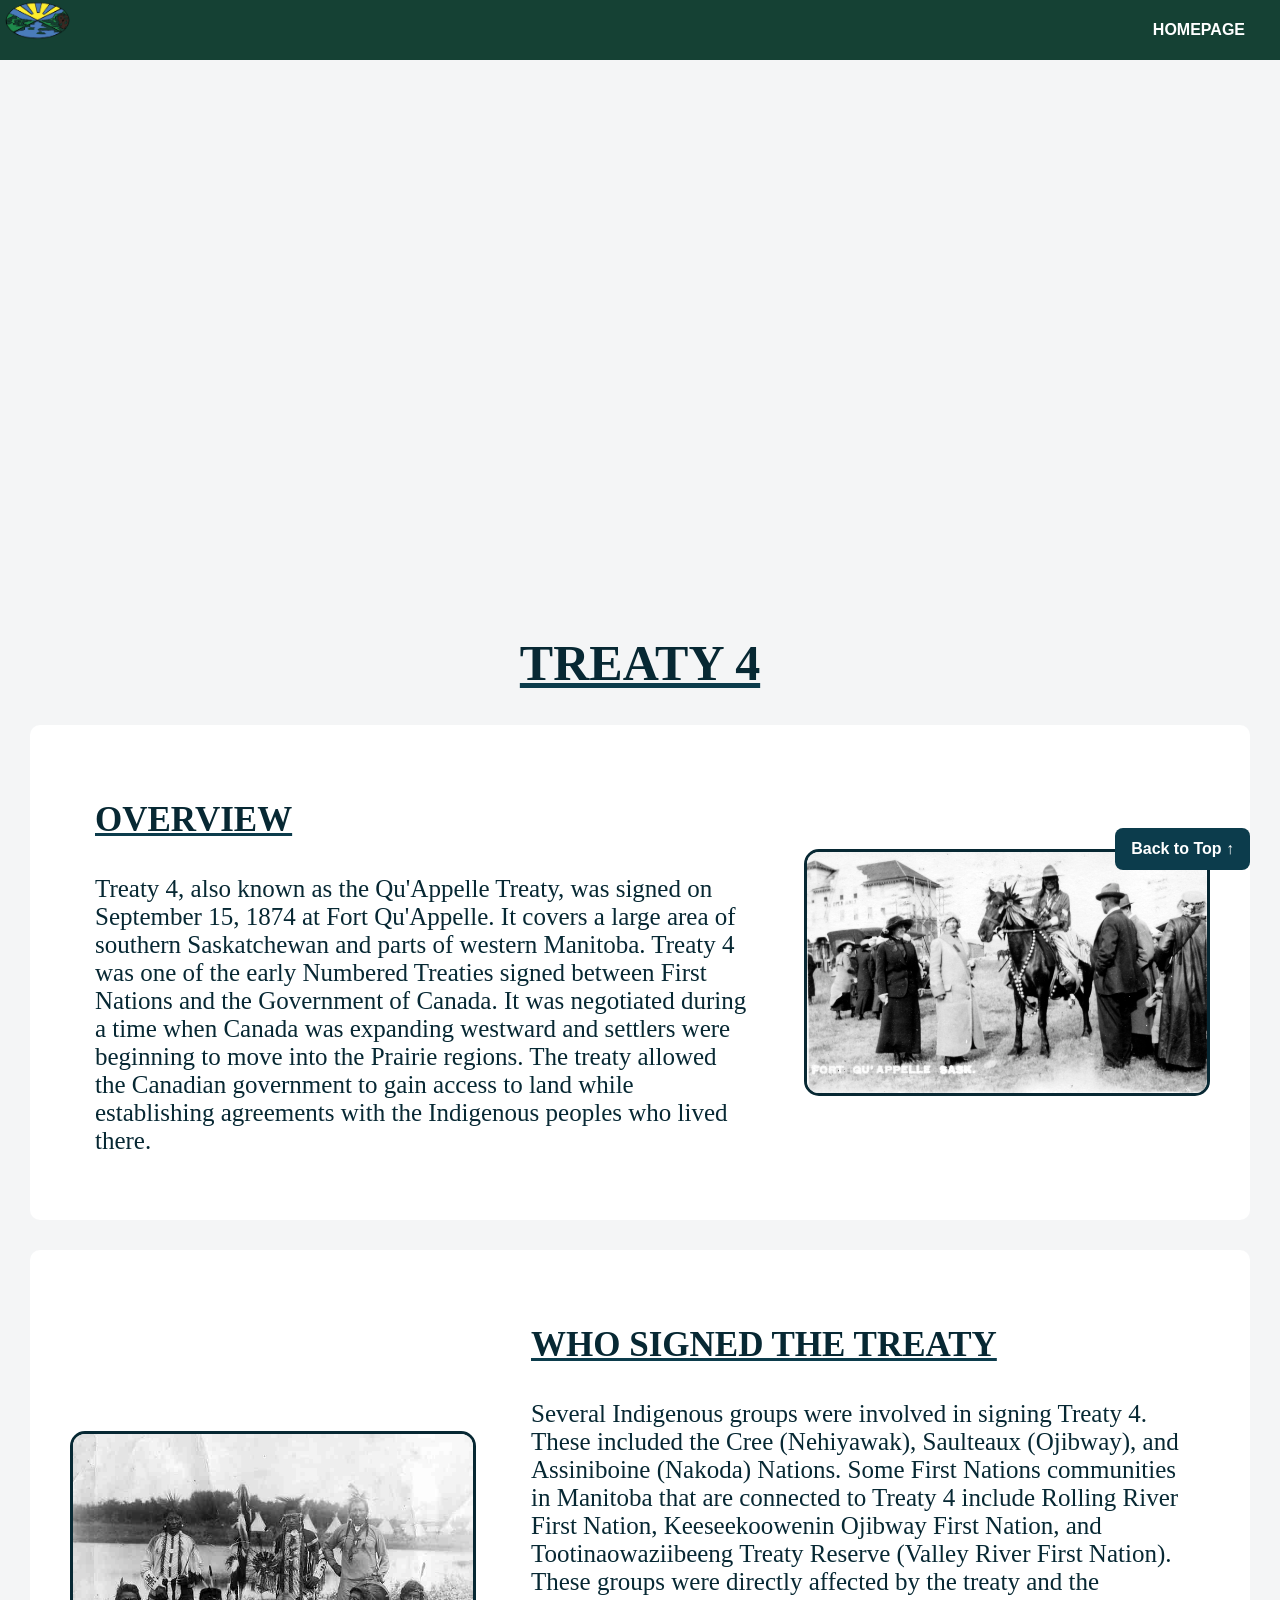
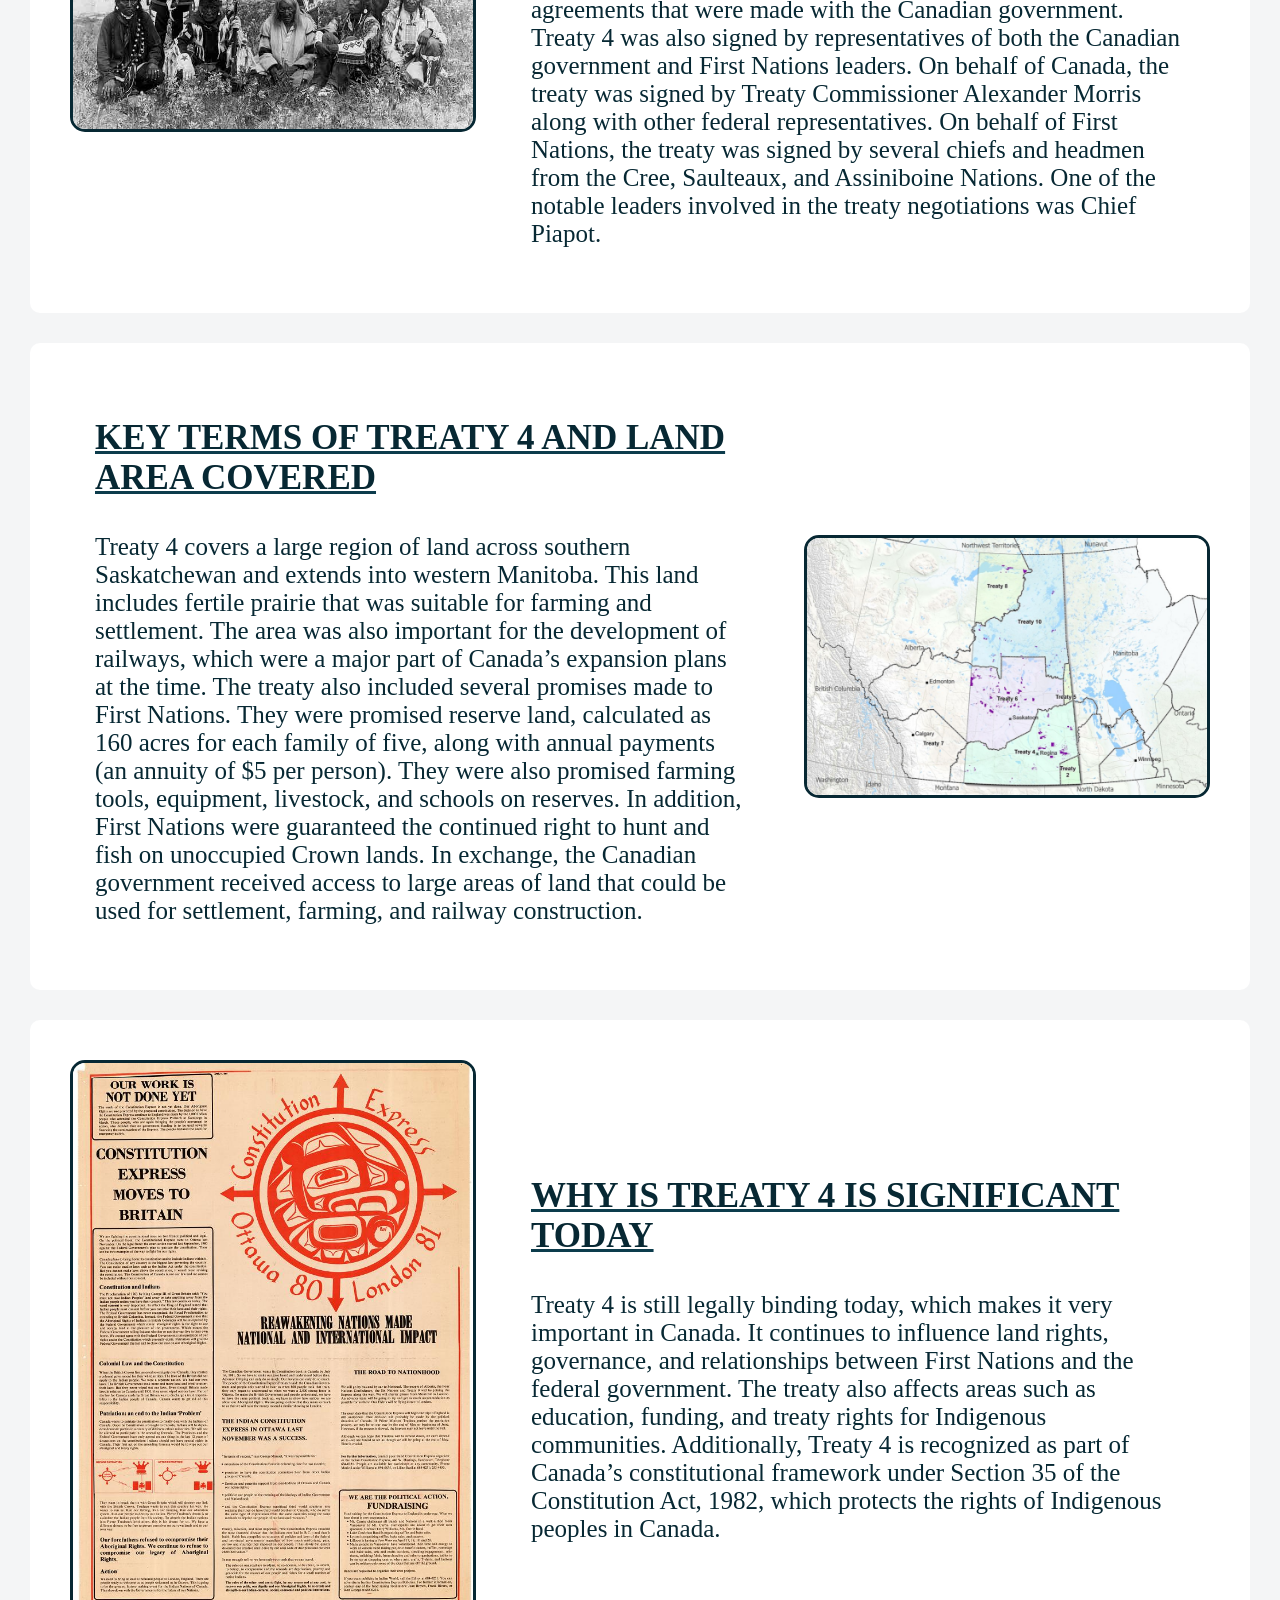
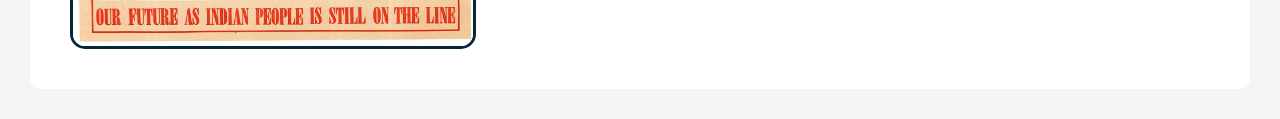
==== index.html @ 5b5a9de8 "Final homepage" ====
<!doctype html>
<html lang="en">
  <head>
    <meta charset="UTF-8" />
    <meta name="viewport" content="width=device-width, initial-scale=1.0" />
    <title>TREATY 4 | HOMEPAGE</title>
    <link href="stylesheets/style.css" rel="stylesheet" type="text/css" />
  </head>
  <body>
    <header id="top">
      <img src="images/image-removebg-preview.png" alt="Logo" class="logo" />
      <nav>
        <ul style="list-style: none">
          <li><a href="index.html">HOMEPAGE</a></li>
        </ul>
      </nav>
    </header>
    <section class="banner video-banner">
      <video autoplay muted loop playsinline>
        <source src="images/videoplayback.mp4" type="video/mp4" />
        Your browser does not support the video tag.
      </video>
    </section>
    <h1>TREATY 4</h1>
    <section class="content-box">
      <div class="content-text">
        <h3>OVERVIEW</h3>
        <p>
          Treaty 4, also known as the Qu'Appelle Treaty, was signed on September
          15, 1874 at Fort Qu'Appelle. It covers a large area of southern
          Saskatchewan and parts of western Manitoba. Treaty 4 was one of the
          early Numbered Treaties signed between First Nations and the
          Government of Canada. It was negotiated during a time when Canada was
          expanding westward and settlers were beginning to move into the
          Prairie regions. The treaty allowed the Canadian government to gain
          access to land while establishing agreements with the Indigenous
          peoples who lived there.
        </p>
      </div>
      <img
        class="content-image"
        src="images/fort qu'appele SK.jpg"
        alt="Black-and-white photo of an Indigenous rider on a decorated horse at Fort Qu’Appelle, Saskatchewan, with several people standing nearby and buildings in the background." />
    </section>
    <section class="content-box">
      <img
        class="content-image"
        id="wide-image"
        src="images/chief starblanket.jpg"
        alt="Black-and-white photo of a group of Indigenous leaders wearing traditional clothing and headdresses, sitting and standing together near a river with tipis in the background." />
      <div class="content-text">
        <h3>WHO SIGNED THE TREATY</h3>
        <p>
          Several Indigenous groups were involved in signing Treaty 4. These
          included the Cree (Nehiyawak), Saulteaux (Ojibway), and Assiniboine
          (Nakoda) Nations. Some First Nations communities in Manitoba that are
          connected to Treaty 4 include Rolling River First Nation,
          Keeseekoowenin Ojibway First Nation, and Tootinaowaziibeeng Treaty
          Reserve (Valley River First Nation). These groups were directly
          affected by the treaty and the agreements that were made with the
          Canadian government. Treaty 4 was also signed by representatives of
          both the Canadian government and First Nations leaders. On behalf of
          Canada, the treaty was signed by Treaty Commissioner Alexander Morris
          along with other federal representatives. On behalf of First Nations,
          the treaty was signed by several chiefs and headmen from the Cree,
          Saulteaux, and Assiniboine Nations. One of the notable leaders
          involved in the treaty negotiations was Chief Piapot.
        </p>
      </div>
    </section>
    <section class="content-box">
      <div class="content-text">
        <h3>KEY TERMS OF TREATY 4 AND LAND AREA COVERED</h3>
        <p>
          Treaty 4 covers a large region of land across southern Saskatchewan and extends into western Manitoba. 
          This land includes fertile prairie that was suitable for farming and settlement. 
          The area was also important for the development of railways, which were a major part of Canada’s expansion plans at the time.
          The treaty also included several promises made to First Nations.
           They were promised reserve land, calculated as 160 acres for each family of five, along with annual payments (an annuity of $5 per person). 
           They were also promised farming tools, equipment, livestock, and schools on reserves. 
           In addition, First Nations were guaranteed the continued right to hunt and fish on unoccupied Crown lands. 
           In exchange, the Canadian government received access to large areas of land that could be used for settlement, farming, and railway construction.
        </p>
      </div>
      <img
        class="content-image"
        src="images/treaty 4 map.png"
        alt="Map of western Canada showing the numbered treaty areas, including Treaty 4 across southern Saskatchewan and parts of Manitoba, with nearby treaties and major cities labeled." />
    </section>
    <section class="content-box">
      <img
        class="content-image"
        id="wide-image"
        src="images/section 35.jpg"
        alt="Poster about the Constitution Express movement showing Indigenous artwork in a red circular design with arrows and text about Indigenous rights, political action, and the journey from Ottawa to London in 1980." />
      <div class="content-text">
        <h3>WHY IS TREATY 4 IS SIGNIFICANT TODAY</h3>
        <p>
      Treaty 4 is still legally binding today, which makes it very important in Canada. 
      It continues to influence land rights, governance, and relationships between First Nations and the federal government. 
      The treaty also affects areas such as education, funding, and treaty rights for Indigenous communities. 
      Additionally, Treaty 4 is recognized as part of Canada’s constitutional framework under Section 35 of the Constitution Act, 1982, 
      which protects the rights of Indigenous peoples in Canada.
        </p>
      </div>
    </section>
    <footer>
      <a href="#top" class="back-to-top">Back to Top ↑</a>
    </footer>
  </body>
</html>
---- stylesheets/style.css ----
body {
  background-color: #f4f5f6;
  color: #072833;
  margin: 0;
  font-family: Arial, sans-serif;
  text-align: right;
}
header {
  background-color: #154134;
  display: flex;
}

/* Navigation bar styling */
nav {
  display: flex;
  align-items: center;
  padding: 0 20px;
  height: 60px;
}

/* Logo styling */
.logo {
  height: 40px;
  margin-right: auto; /* Pushes menu items to the right */
}

/* Navigation links */
nav ul {
  list-style: none;
  display: flex;
  margin: 0;
  padding: 0;
}

nav ul li {
  margin-left: 20px;
}

nav ul li a {
  color: white;
  text-decoration: none;
  font-weight: bold;
}

nav ul li a:hover {
  text-decoration: underline;
}
.banner {
  position: relative;
  height: 60vh; /* Adjust height */
  display: flex;
  align-items: center;
  justify-content: center;
  color: white;
  text-align: center;
  overflow: hidden;
}
.video-banner video {
  position: absolute;
  top: 0;
  left: 0;
  width: 100%;
  height: 100%;
  object-fit: cover; /* Ensures video covers the area */
  z-index: -1;
}
/* Banner text styling */
.banner-content {
  z-index: 1;
  padding: 20px;
  background: rgba(0, 0, 0, 0.4); /* Semi-transparent overlay */
  border-radius: 8px;
}
/* Responsive adjustments */
@media (max-width: 768px) {
  .banner {
    height: 40vh;
  }
  .banner-content h1 {
    font-size: 1.5rem;
  }
  .banner-content p {
    font-size: 1rem;
  }
}
h1 {
  text-align: center;
  text-decoration: underline;
  text-decoration-color: #0c3c4c;
  font-size: 50px;
  font-family: "Times New Roman", Times, serif;
}
h3 {
  text-align: left;
  text-decoration: underline;
  text-decoration-color: #0c3c4c;
  font-size: 35px;
  font-family: "Times New Roman", Times, serif;
}
p {
  text-align: left;
  text-decoration-color: #0c3c4c;
  font-size: 25px;
  font-family: "Times New Roman", Times, serif;
}
.overview {
  width: 40%;
  margin: left;
  text-align: center;
}
.overview h3 {
  margin-bottom: 10px;
}
.overview-container {
  display: flex;
  align-items: flex-start;
  gap: 20px;
}
.overview-text {
  width: 50%;
}
.overview-container img {
  width: 300px;
  align-items: auto;
}
.content-box {
  display: flex;
  justify-content: center;
  gap: 20x;
  margin-bottom: 40px;
}
.content-text {
  margin: 0 25px;
}
.content-image {
  width: 400px;
  border: 3px solid #072833;
  border-radius: 15px;
}

.content-text {
  width: 60%;
}

#wider-image {
  width: 800px;
}
.content-image img{
    width:100%;
    border-radius:12px;
    border:4px solid #ccc;
    transition: transform 0.3s ease;
}

.content-image img:hover{
    transform: scale(1.05);
}
nav a{
    color:white;
    text-decoration:none;
    margin:0 15px;
    font-weight:bold;
    transition: color 0.3s ease, border-bottom 0.3s ease;
}

nav a:hover{
    color:#FFD700;
    border-bottom:2px solid #FFD700;
}
.content-box{
    display:flex;
    align-items:center;
    justify-content:space-between;
    padding:40px;
    gap:30px;
    background:white;
    margin:30px;
    border-radius:10px;
    transition: transform 0.3s ease, box-shadow 0.3s ease;
}

.content-box:hover{
    transform: translateY(-5px);
    box-shadow:0 10px 20px rgba(0,0,0,0.2);
}
html{
    scroll-behavior:smooth;
}
.back-to-top{
    position:fixed;
    bottom:30px;
    right:30px;
    background:#0c3c4c;
    color:white;
    padding:12px 16px;
    text-decoration:none;
    border-radius:8px;
    font-weight:bold;
    transition: background 0.3s;
}

.back-to-top:hover{
    background:#0c3c4c;
}
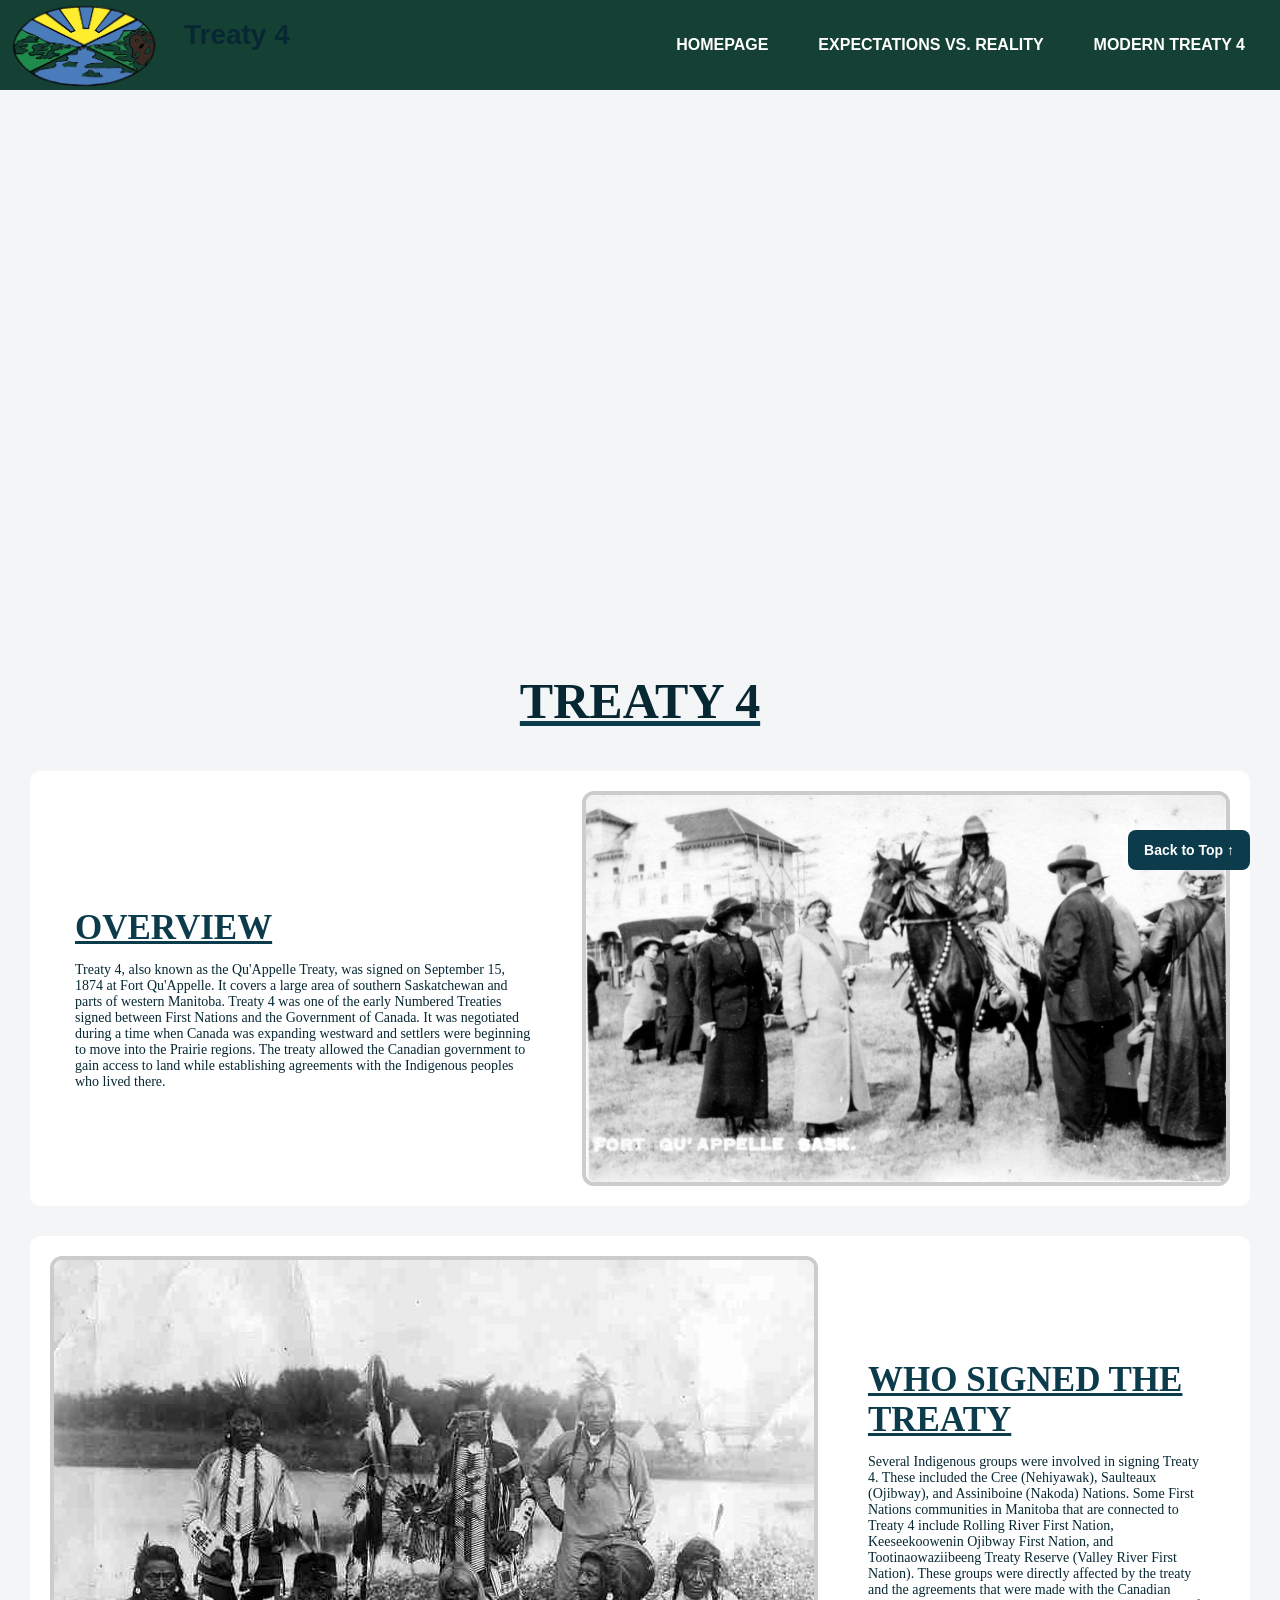
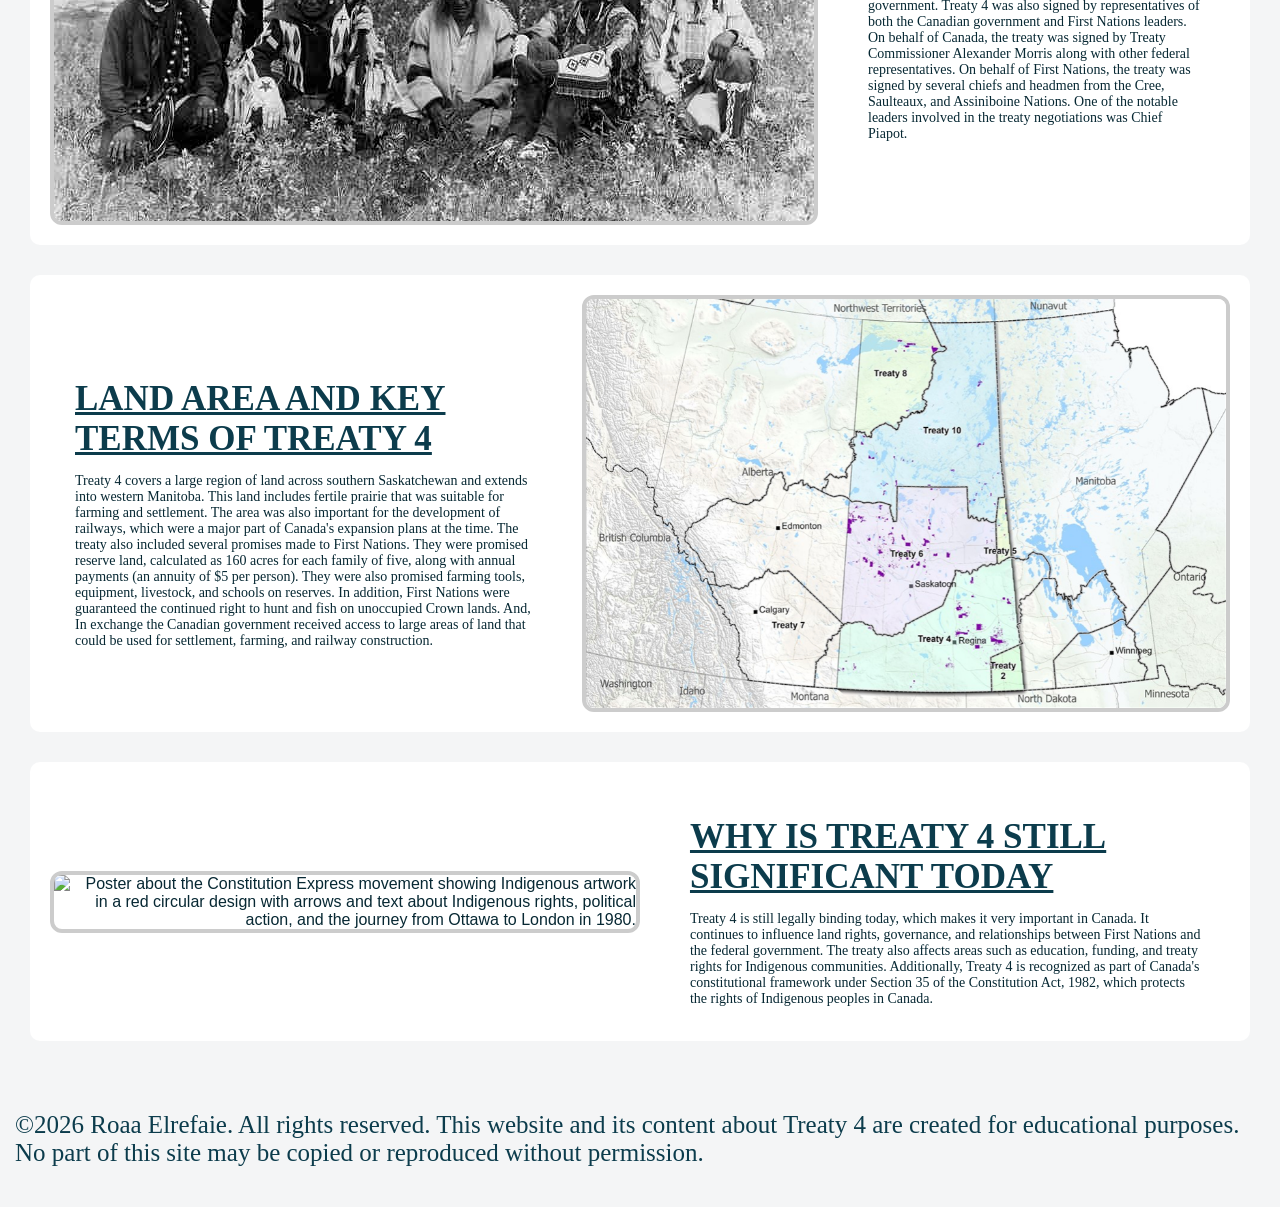
==== commit 04bab932: "FINAL Treaty 4 Homepage" ====
--- a/index.html
+++ b/index.html
@@ -8,10 +8,16 @@
   </head>
   <body>
     <header id="top">
-      <img src="images/image-removebg-preview.png" alt="Logo" class="logo" />
+      <img
+        src="images/image-removebg-preview.png"
+        alt="Illustrated logo showing a sunrise over water and hills with land on both sides, symbolizing the Treaty 4 territory and connection to the land and nature."
+        class="logo" />
+      <h1>Treaty 4</h1>
       <nav>
         <ul style="list-style: none">
           <li><a href="index.html">HOMEPAGE</a></li>
+          <li><a href="#">EXPECTATIONS VS. REALITY</a></li>
+          <li><a href="#">MODERN TREATY 4</a></li>
         </ul>
       </nav>
     </header>
@@ -21,7 +27,7 @@
         Your browser does not support the video tag.
       </video>
     </section>
-    <h1>TREATY 4</h1>
+    <h2>TREATY 4</h2>
     <section class="content-box">
       <div class="content-text">
         <h3>OVERVIEW</h3>
@@ -45,7 +51,7 @@
     <section class="content-box">
       <img
         class="content-image"
-        id="wide-image"
+        id="wider-image"
         src="images/chief starblanket.jpg"
         alt="Black-and-white photo of a group of Indigenous leaders wearing traditional clothing and headdresses, sitting and standing together near a river with tipis in the background." />
       <div class="content-text">
@@ -70,42 +76,55 @@
     </section>
     <section class="content-box">
       <div class="content-text">
-        <h3>KEY TERMS OF TREATY 4 AND LAND AREA COVERED</h3>
+        <h3>LAND AREA AND KEY TERMS OF TREATY 4</h3>
         <p>
-          Treaty 4 covers a large region of land across southern Saskatchewan and extends into western Manitoba. 
-          This land includes fertile prairie that was suitable for farming and settlement. 
-          The area was also important for the development of railways, which were a major part of Canada’s expansion plans at the time.
-          The treaty also included several promises made to First Nations.
-           They were promised reserve land, calculated as 160 acres for each family of five, along with annual payments (an annuity of $5 per person). 
-           They were also promised farming tools, equipment, livestock, and schools on reserves. 
-           In addition, First Nations were guaranteed the continued right to hunt and fish on unoccupied Crown lands. 
-           In exchange, the Canadian government received access to large areas of land that could be used for settlement, farming, and railway construction.
+          Treaty 4 covers a large region of land across southern Saskatchewan
+          and extends into western Manitoba. This land includes fertile prairie
+          that was suitable for farming and settlement. The area was also
+          important for the development of railways, which were a major part of
+          Canada's expansion plans at the time. The treaty also included several
+          promises made to First Nations. They were promised reserve land,
+          calculated as 160 acres for each family of five, along with annual
+          payments (an annuity of $5 per person). They were also promised
+          farming tools, equipment, livestock, and schools on reserves. In
+          addition, First Nations were guaranteed the continued right to hunt
+          and fish on unoccupied Crown lands. And, In exchange the Canadian
+          government received access to large areas of land that could be used
+          for settlement, farming, and railway construction.
         </p>
       </div>
       <img
         class="content-image"
-        src="images/treaty 4 map.png"
-        alt="Map of western Canada showing the numbered treaty areas, including Treaty 4 across southern Saskatchewan and parts of Manitoba, with nearby treaties and major cities labeled." />
+        src="images/Map of treaty.png"
+        alt="The Map of western Canada showing the numbered treaty areas, including Treaty 4 across southern Saskatchewan and parts of Manitoba, with nearby treaties and major cities labeled." />
     </section>
     <section class="content-box">
       <img
         class="content-image"
-        id="wide-image"
-        src="images/section 35.jpg"
+        id="wider-image"
+        src="images/Section 35.png"
         alt="Poster about the Constitution Express movement showing Indigenous artwork in a red circular design with arrows and text about Indigenous rights, political action, and the journey from Ottawa to London in 1980." />
       <div class="content-text">
-        <h3>WHY IS TREATY 4 IS SIGNIFICANT TODAY</h3>
+        <h3>WHY IS TREATY 4 STILL SIGNIFICANT TODAY</h3>
         <p>
-      Treaty 4 is still legally binding today, which makes it very important in Canada. 
-      It continues to influence land rights, governance, and relationships between First Nations and the federal government. 
-      The treaty also affects areas such as education, funding, and treaty rights for Indigenous communities. 
-      Additionally, Treaty 4 is recognized as part of Canada’s constitutional framework under Section 35 of the Constitution Act, 1982, 
-      which protects the rights of Indigenous peoples in Canada.
+          Treaty 4 is still legally binding today, which makes it very important
+          in Canada. It continues to influence land rights, governance, and
+          relationships between First Nations and the federal government. The
+          treaty also affects areas such as education, funding, and treaty
+          rights for Indigenous communities. Additionally, Treaty 4 is
+          recognized as part of Canada's constitutional framework under Section
+          35 of the Constitution Act, 1982, which protects the rights of
+          Indigenous peoples in Canada.
         </p>
       </div>
     </section>
-    <footer>
-      <a href="#top" class="back-to-top">Back to Top ↑</a>
-    </footer>
   </body>
+  <footer>
+    <a href="#top" class="back-to-top">Back to Top ↑</a>
+    <p>
+      &copy;2026 Roaa Elrefaie. All rights reserved. This website and its
+      content about Treaty 4 are created for educational purposes. No part of
+      this site may be copied or reproduced without permission.
+    </p>
+  </footer>
 </html>
--- a/stylesheets/style.css
+++ b/stylesheets/style.css
@@ -5,23 +5,33 @@
   font-family: Arial, sans-serif;
   text-align: right;
 }
+
 header {
   background-color: #154134;
   display: flex;
+  /* Ask the Internet what vh is */
+  height: 10vh;
+}
+
+/* Logo styling */
+.logo {
+  height: 100%;
+  margin-right: auto; /* Pushes menu items to the right */
+}
+
+header h1 {
+  font-size: 28px;
+  display: inline-block;
+  margin-left: 20px;
 }
 
 /* Navigation bar styling */
 nav {
   display: flex;
+  justify-content: flex-end;
   align-items: center;
   padding: 0 20px;
-  height: 60px;
-}
-
-/* Logo styling */
-.logo {
-  height: 40px;
-  margin-right: auto; /* Pushes menu items to the right */
+  flex: 5;
 }
 
 /* Navigation links */
@@ -40,11 +50,21 @@
   color: white;
   text-decoration: none;
   font-weight: bold;
+  color: white;
+  text-decoration: none;
+  margin: 0 15px;
+  font-weight: bold;
+  transition:
+    color 0.3s ease,
+    border-bottom 0.3s ease;
 }
 
 nav ul li a:hover {
   text-decoration: underline;
-}
+  color: #ffd700;
+  border-bottom: 2px solid #ffd700;
+}
+
 .banner {
   position: relative;
   height: 60vh; /* Adjust height */
@@ -55,6 +75,7 @@
   text-align: center;
   overflow: hidden;
 }
+
 .video-banner video {
   position: absolute;
   top: 0;
@@ -83,7 +104,8 @@
     font-size: 1rem;
   }
 }
-h1 {
+
+h2 {
   text-align: center;
   text-decoration: underline;
   text-decoration-color: #0c3c4c;
@@ -120,7 +142,7 @@
   width: 50%;
 }
 .overview-container img {
-  width: 300px;
+  width: 800px;
   align-items: auto;
 }
 .content-box {
@@ -145,60 +167,86 @@
 #wider-image {
   width: 800px;
 }
-.content-image img{
-    width:100%;
-    border-radius:12px;
-    border:4px solid #ccc;
-    transition: transform 0.3s ease;
-}
-
-.content-image img:hover{
-    transform: scale(1.05);
-}
-nav a{
-    color:white;
-    text-decoration:none;
-    margin:0 15px;
-    font-weight:bold;
-    transition: color 0.3s ease, border-bottom 0.3s ease;
-}
-
-nav a:hover{
-    color:#FFD700;
-    border-bottom:2px solid #FFD700;
-}
-.content-box{
-    display:flex;
-    align-items:center;
-    justify-content:space-between;
-    padding:40px;
-    gap:30px;
-    background:white;
-    margin:30px;
-    border-radius:10px;
-    transition: transform 0.3s ease, box-shadow 0.3s ease;
-}
-
-.content-box:hover{
-    transform: translateY(-5px);
-    box-shadow:0 10px 20px rgba(0,0,0,0.2);
-}
-html{
-    scroll-behavior:smooth;
-}
-.back-to-top{
-    position:fixed;
-    bottom:30px;
-    right:30px;
-    background:#0c3c4c;
-    color:white;
-    padding:12px 16px;
-    text-decoration:none;
-    border-radius:8px;
-    font-weight:bold;
-    transition: background 0.3s;
-}
-
-.back-to-top:hover{
-    background:#0c3c4c;
-}+.content-image {
+  width: 100%;
+  border-radius: 12px;
+  border: 4px solid #ccc;
+  transition: transform 0.3s ease;
+}
+.content-image:hover {
+  transform: scale(1.03);
+}
+.content-box {
+  display: flex;
+  align-items: center;
+  justify-content: space-between;
+  padding: 40px;
+  gap: 30px;
+  background: white;
+  margin: 30px;
+  border-radius: 10px;
+  transition:
+    transform 0.3s ease,
+    box-shadow 0.3s ease;
+}
+
+.content-box:hover {
+  transform: translateY(-5px);
+  box-shadow: 0 10px 20px rgba(0, 0, 0, 0.2);
+}
+.content-box {
+  display: flex;
+  gap: 25px;
+  justify-content: center;
+  padding: 40px;
+}
+
+.content-image {
+  /* Ask the Internet what VW is. */
+  width: 50vw;
+  object-fit: cover;
+}
+
+.content-box {
+  padding: 20px;
+}
+
+.content-box h3 {
+  margin-bottom: 10px;
+  color: #0c3c4c;
+}
+
+.content-box p {
+  font-size: 14px;
+}
+
+/* Hover effect */
+.content-box:hover {
+  transform: translateY(-8px);
+  box-shadow: 0 10px 25px rgba(0, 0, 0, 0.25);
+}
+.back-to-top {
+  position: fixed;
+  bottom: 30px;
+  right: 30px;
+  background: #0c3c4c;
+  color: white;
+  padding: 12px 16px;
+  text-decoration: none;
+  border-radius: 8px;
+  font-weight: bold;
+  transition: background 0.3s;
+}
+
+.back-to-top:hover {
+  background: #0c3c4c;
+}
+html {
+  scroll-behavior: smooth;
+}
+footer {
+  text-align: center;
+  padding: 15px;
+  font-size: 14px;
+  color: #0c3c4c;
+}
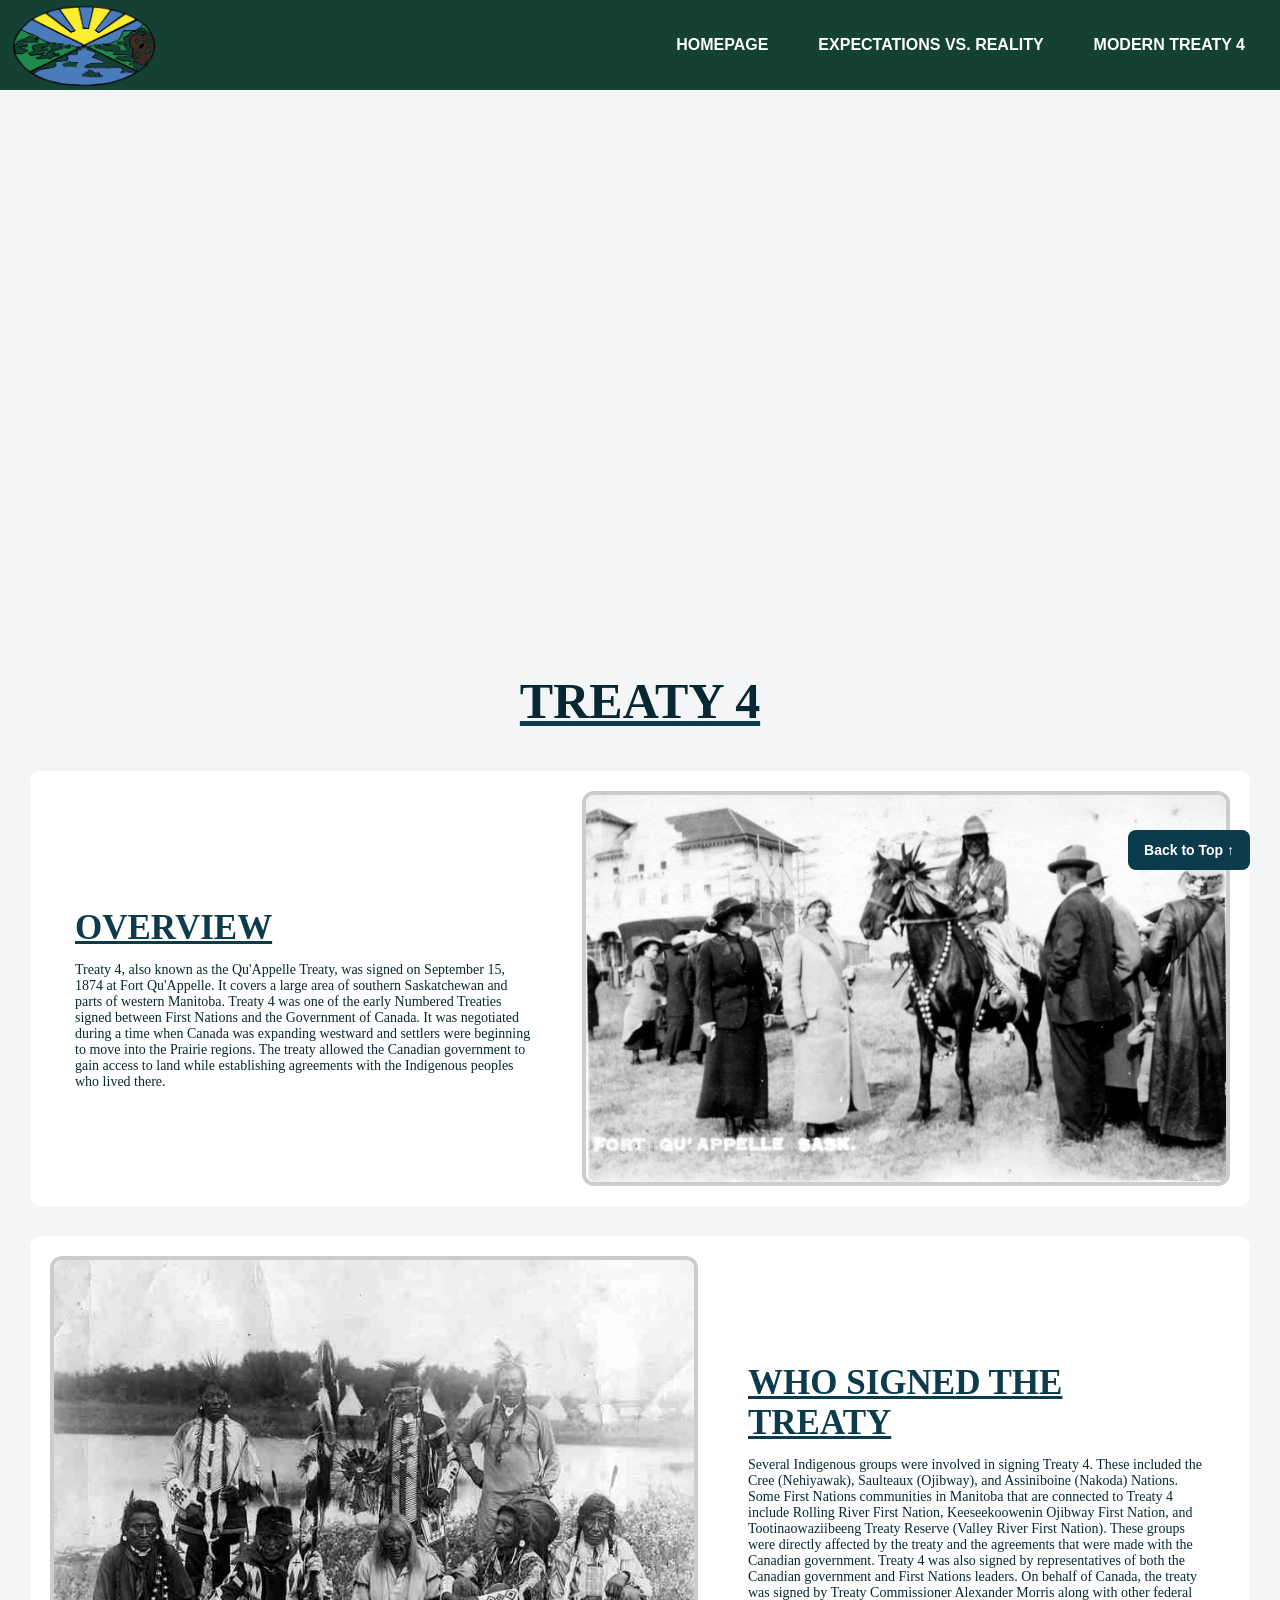
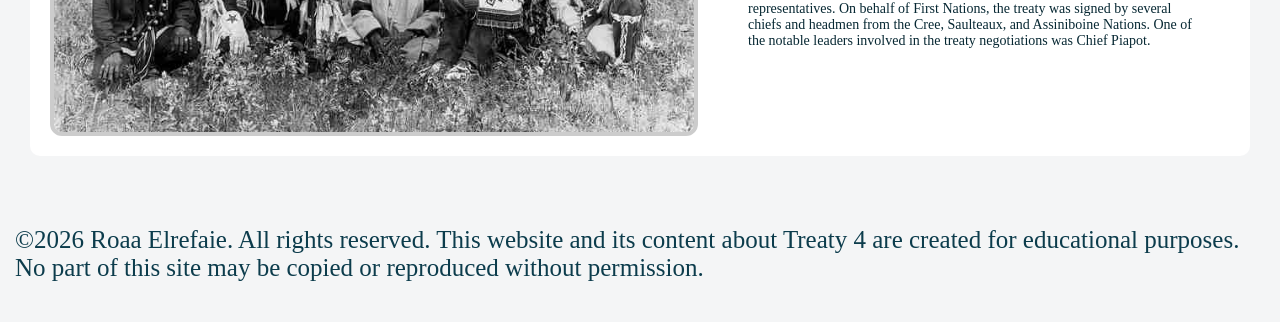
==== commit 2c3565f2: "Merge branch 'main' of https://github.com/roaa125/Treaty-4-Website.2" ====
--- a/index.html
+++ b/index.html
@@ -7,12 +7,8 @@
     <link href="stylesheets/style.css" rel="stylesheet" type="text/css" />
   </head>
   <body>
-    <header id="top">
-      <img
-        src="images/image-removebg-preview.png"
-        alt="Illustrated logo showing a sunrise over water and hills with land on both sides, symbolizing the Treaty 4 territory and connection to the land and nature."
-        class="logo" />
-      <h1>Treaty 4</h1>
+    <header>
+      <img src="images/image-removebg-preview.png" alt="Logo" class="logo" />
       <nav>
         <ul style="list-style: none">
           <li><a href="index.html">HOMEPAGE</a></li>
@@ -51,7 +47,7 @@
     <section class="content-box">
       <img
         class="content-image"
-        id="wider-image"
+        id="wide-image"
         src="images/chief starblanket.jpg"
         alt="Black-and-white photo of a group of Indigenous leaders wearing traditional clothing and headdresses, sitting and standing together near a river with tipis in the background." />
       <div class="content-text">
@@ -74,50 +70,6 @@
         </p>
       </div>
     </section>
-    <section class="content-box">
-      <div class="content-text">
-        <h3>LAND AREA AND KEY TERMS OF TREATY 4</h3>
-        <p>
-          Treaty 4 covers a large region of land across southern Saskatchewan
-          and extends into western Manitoba. This land includes fertile prairie
-          that was suitable for farming and settlement. The area was also
-          important for the development of railways, which were a major part of
-          Canada's expansion plans at the time. The treaty also included several
-          promises made to First Nations. They were promised reserve land,
-          calculated as 160 acres for each family of five, along with annual
-          payments (an annuity of $5 per person). They were also promised
-          farming tools, equipment, livestock, and schools on reserves. In
-          addition, First Nations were guaranteed the continued right to hunt
-          and fish on unoccupied Crown lands. And, In exchange the Canadian
-          government received access to large areas of land that could be used
-          for settlement, farming, and railway construction.
-        </p>
-      </div>
-      <img
-        class="content-image"
-        src="images/Map of treaty.png"
-        alt="The Map of western Canada showing the numbered treaty areas, including Treaty 4 across southern Saskatchewan and parts of Manitoba, with nearby treaties and major cities labeled." />
-    </section>
-    <section class="content-box">
-      <img
-        class="content-image"
-        id="wider-image"
-        src="images/Section 35.png"
-        alt="Poster about the Constitution Express movement showing Indigenous artwork in a red circular design with arrows and text about Indigenous rights, political action, and the journey from Ottawa to London in 1980." />
-      <div class="content-text">
-        <h3>WHY IS TREATY 4 STILL SIGNIFICANT TODAY</h3>
-        <p>
-          Treaty 4 is still legally binding today, which makes it very important
-          in Canada. It continues to influence land rights, governance, and
-          relationships between First Nations and the federal government. The
-          treaty also affects areas such as education, funding, and treaty
-          rights for Indigenous communities. Additionally, Treaty 4 is
-          recognized as part of Canada's constitutional framework under Section
-          35 of the Constitution Act, 1982, which protects the rights of
-          Indigenous peoples in Canada.
-        </p>
-      </div>
-    </section>
   </body>
   <footer>
     <a href="#top" class="back-to-top">Back to Top ↑</a>
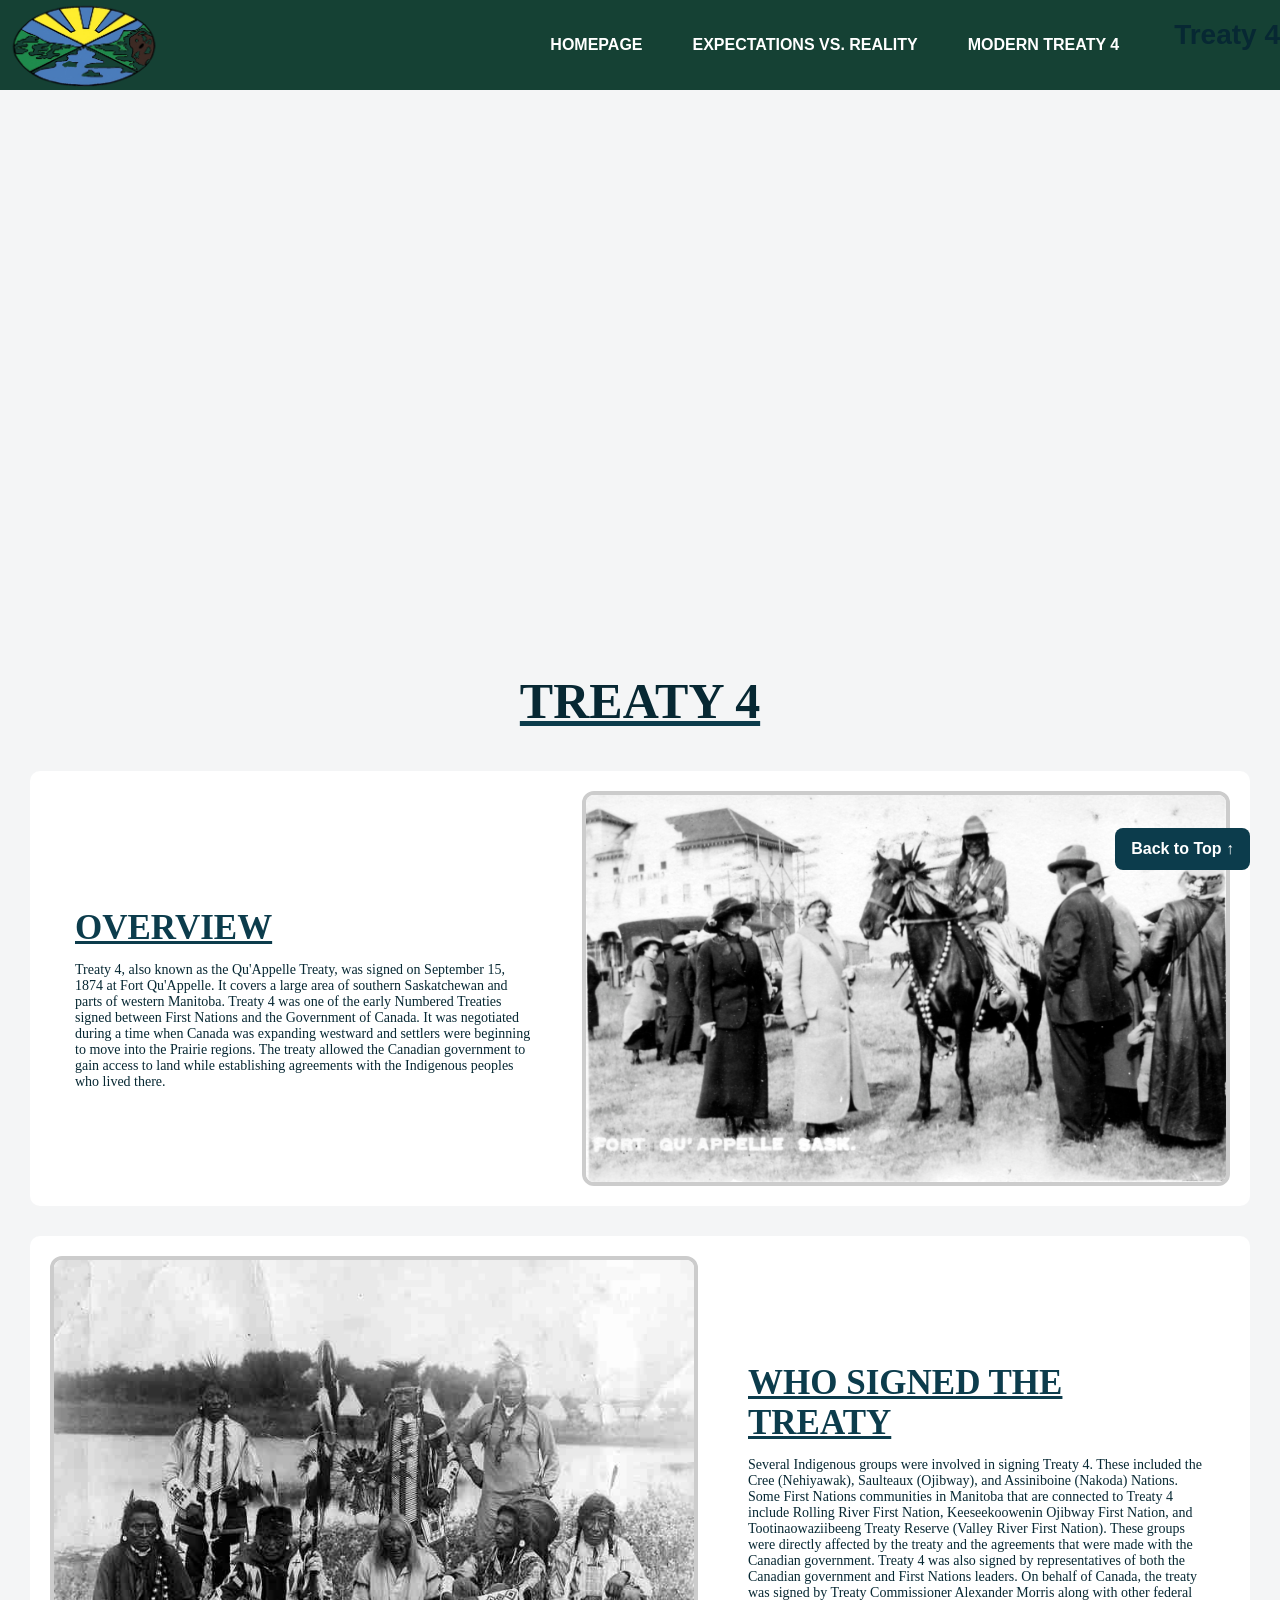
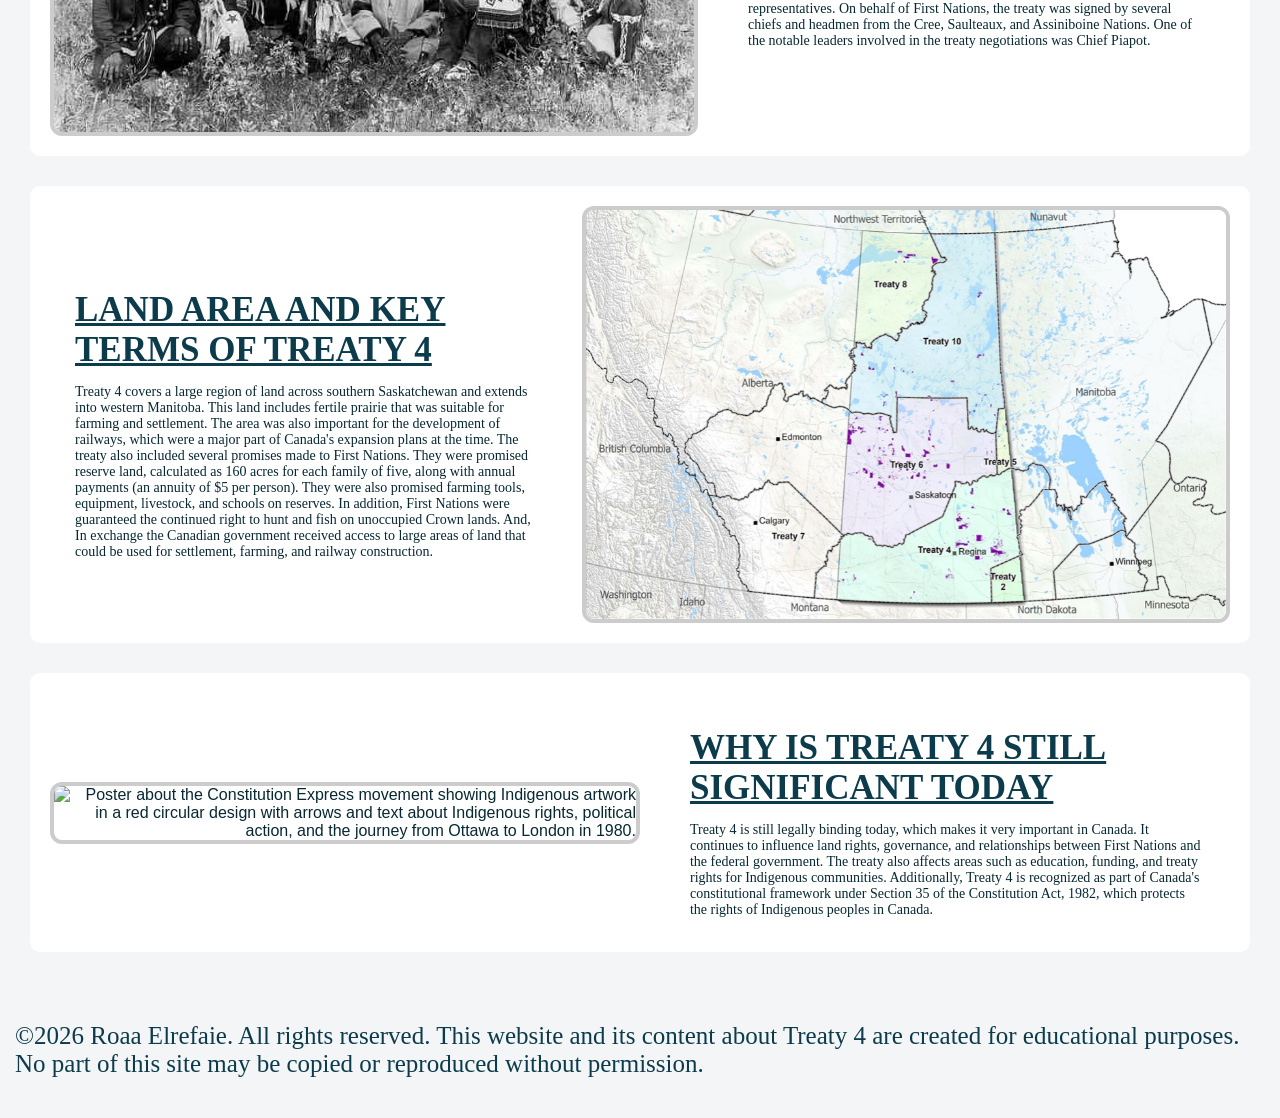
==== commit 80cf9dce: "Treaty 4" ====
--- a/index.html
+++ b/index.html
@@ -8,7 +8,10 @@
   </head>
   <body>
     <header>
-      <img src="images/image-removebg-preview.png" alt="Logo" class="logo" />
+      <img
+        src="images/image-removebg-preview.png"
+        alt="Illustrated logo showing a sunrise over water and hills with land on both sides, symbolizing the Treaty 4 territory and connection to the land and nature."
+        class="logo" />
       <nav>
         <ul style="list-style: none">
           <li><a href="index.html">HOMEPAGE</a></li>
@@ -16,67 +19,114 @@
           <li><a href="#">MODERN TREATY 4</a></li>
         </ul>
       </nav>
+      <h1>Treaty 4</h1>
     </header>
-    <section class="banner video-banner">
-      <video autoplay muted loop playsinline>
-        <source src="images/videoplayback.mp4" type="video/mp4" />
-        Your browser does not support the video tag.
-      </video>
-    </section>
-    <h2>TREATY 4</h2>
-    <section class="content-box">
-      <div class="content-text">
-        <h3>OVERVIEW</h3>
-        <p>
-          Treaty 4, also known as the Qu'Appelle Treaty, was signed on September
-          15, 1874 at Fort Qu'Appelle. It covers a large area of southern
-          Saskatchewan and parts of western Manitoba. Treaty 4 was one of the
-          early Numbered Treaties signed between First Nations and the
-          Government of Canada. It was negotiated during a time when Canada was
-          expanding westward and settlers were beginning to move into the
-          Prairie regions. The treaty allowed the Canadian government to gain
-          access to land while establishing agreements with the Indigenous
-          peoples who lived there.
-        </p>
-      </div>
-      <img
-        class="content-image"
-        src="images/fort qu'appele SK.jpg"
-        alt="Black-and-white photo of an Indigenous rider on a decorated horse at Fort Qu’Appelle, Saskatchewan, with several people standing nearby and buildings in the background." />
-    </section>
-    <section class="content-box">
-      <img
-        class="content-image"
-        id="wide-image"
-        src="images/chief starblanket.jpg"
-        alt="Black-and-white photo of a group of Indigenous leaders wearing traditional clothing and headdresses, sitting and standing together near a river with tipis in the background." />
-      <div class="content-text">
-        <h3>WHO SIGNED THE TREATY</h3>
-        <p>
-          Several Indigenous groups were involved in signing Treaty 4. These
-          included the Cree (Nehiyawak), Saulteaux (Ojibway), and Assiniboine
-          (Nakoda) Nations. Some First Nations communities in Manitoba that are
-          connected to Treaty 4 include Rolling River First Nation,
-          Keeseekoowenin Ojibway First Nation, and Tootinaowaziibeeng Treaty
-          Reserve (Valley River First Nation). These groups were directly
-          affected by the treaty and the agreements that were made with the
-          Canadian government. Treaty 4 was also signed by representatives of
-          both the Canadian government and First Nations leaders. On behalf of
-          Canada, the treaty was signed by Treaty Commissioner Alexander Morris
-          along with other federal representatives. On behalf of First Nations,
-          the treaty was signed by several chiefs and headmen from the Cree,
-          Saulteaux, and Assiniboine Nations. One of the notable leaders
-          involved in the treaty negotiations was Chief Piapot.
-        </p>
-      </div>
-    </section>
+    <main>
+      <section class="banner video-banner">
+        <video autoplay muted loop playsinline>
+          <source src="images/videoplayback.mp4" type="video/mp4" />
+          Your browser does not support the video tag.
+        </video>
+      </section>
+      <h2>TREATY 4</h2>
+      <section class="content-box">
+        <div class="content-text">
+          <h3>OVERVIEW</h3>
+          <p>
+            Treaty 4, also known as the Qu'Appelle Treaty, was signed on
+            September 15, 1874 at Fort Qu'Appelle. It covers a large area of
+            southern Saskatchewan and parts of western Manitoba. Treaty 4 was
+            one of the early Numbered Treaties signed between First Nations and
+            the Government of Canada. It was negotiated during a time when
+            Canada was expanding westward and settlers were beginning to move
+            into the Prairie regions. The treaty allowed the Canadian government
+            to gain access to land while establishing agreements with the
+            Indigenous peoples who lived there.
+          </p>
+        </div>
+        <img
+          class="content-image"
+          src="images/fort qu'appele SK.jpg"
+          alt="Black-and-white photo of an Indigenous rider on a decorated horse at Fort Qu’Appelle, Saskatchewan, with several people standing nearby and buildings in the background." />
+      </section>
+      <section class="content-box">
+        <img
+          class="content-image"
+          id="wide-image"
+          src="images/chief starblanket.jpg"
+          alt="Black-and-white photo of a group of Indigenous leaders wearing traditional clothing and headdresses, sitting and standing together near a river with tipis in the background." />
+        <div class="content-text">
+          <h3>WHO SIGNED THE TREATY</h3>
+          <p>
+            Several Indigenous groups were involved in signing Treaty 4. These
+            included the Cree (Nehiyawak), Saulteaux (Ojibway), and Assiniboine
+            (Nakoda) Nations. Some First Nations communities in Manitoba that
+            are connected to Treaty 4 include Rolling River First Nation,
+            Keeseekoowenin Ojibway First Nation, and Tootinaowaziibeeng Treaty
+            Reserve (Valley River First Nation). These groups were directly
+            affected by the treaty and the agreements that were made with the
+            Canadian government. Treaty 4 was also signed by representatives of
+            both the Canadian government and First Nations leaders. On behalf of
+            Canada, the treaty was signed by Treaty Commissioner Alexander
+            Morris along with other federal representatives. On behalf of First
+            Nations, the treaty was signed by several chiefs and headmen from
+            the Cree, Saulteaux, and Assiniboine Nations. One of the notable
+            leaders involved in the treaty negotiations was Chief Piapot.
+          </p>
+        </div>
+      </section>
+      <section class="content-box">
+        <div class="content-text">
+          <h3>LAND AREA AND KEY TERMS OF TREATY 4</h3>
+          <p>
+            Treaty 4 covers a large region of land across southern Saskatchewan
+            and extends into western Manitoba. This land includes fertile
+            prairie that was suitable for farming and settlement. The area was
+            also important for the development of railways, which were a major
+            part of Canada's expansion plans at the time. The treaty also
+            included several promises made to First Nations. They were promised
+            reserve land, calculated as 160 acres for each family of five, along
+            with annual payments (an annuity of $5 per person). They were also
+            promised farming tools, equipment, livestock, and schools on
+            reserves. In addition, First Nations were guaranteed the continued
+            right to hunt and fish on unoccupied Crown lands. And, In exchange
+            the Canadian government received access to large areas of land that
+            could be used for settlement, farming, and railway construction.
+          </p>
+        </div>
+        <img
+          class="content-image"
+          src="images/Map of treaty.png"
+          alt="The Map of western Canada showing the numbered treaty areas, including Treaty 4 across southern Saskatchewan and parts of Manitoba, with nearby treaties and major cities labeled." />
+      </section>
+      <section class="content-box">
+        <img
+          class="content-image"
+          id="wider-image"
+          src="images/Section 35.png"
+          alt="Poster about the Constitution Express movement showing Indigenous artwork in a red circular design with arrows and text about Indigenous rights, political action, and the journey from Ottawa to London in 1980." />
+        <div class="content-text">
+          <h3>WHY IS TREATY 4 STILL SIGNIFICANT TODAY</h3>
+          <p>
+            Treaty 4 is still legally binding today, which makes it very
+            important in Canada. It continues to influence land rights,
+            governance, and relationships between First Nations and the federal
+            government. The treaty also affects areas such as education,
+            funding, and treaty rights for Indigenous communities. Additionally,
+            Treaty 4 is recognized as part of Canada's constitutional framework
+            under Section 35 of the Constitution Act, 1982, which protects the
+            rights of Indigenous peoples in Canada.
+          </p>
+        </div>
+      </section>
+    </main>
+    <a href="#top" class="back-to-top">Back to Top ↑</a>
+    <footer>
+      <p>
+        &copy;2026 Roaa Elrefaie. All rights reserved. This website and its
+        content about Treaty 4 are created for educational purposes. No part of
+        this site may be copied or reproduced without permission.
+      </p>
+    </footer>
   </body>
-  <footer>
-    <a href="#top" class="back-to-top">Back to Top ↑</a>
-    <p>
-      &copy;2026 Roaa Elrefaie. All rights reserved. This website and its
-      content about Treaty 4 are created for educational purposes. No part of
-      this site may be copied or reproduced without permission.
-    </p>
-  </footer>
 </html>
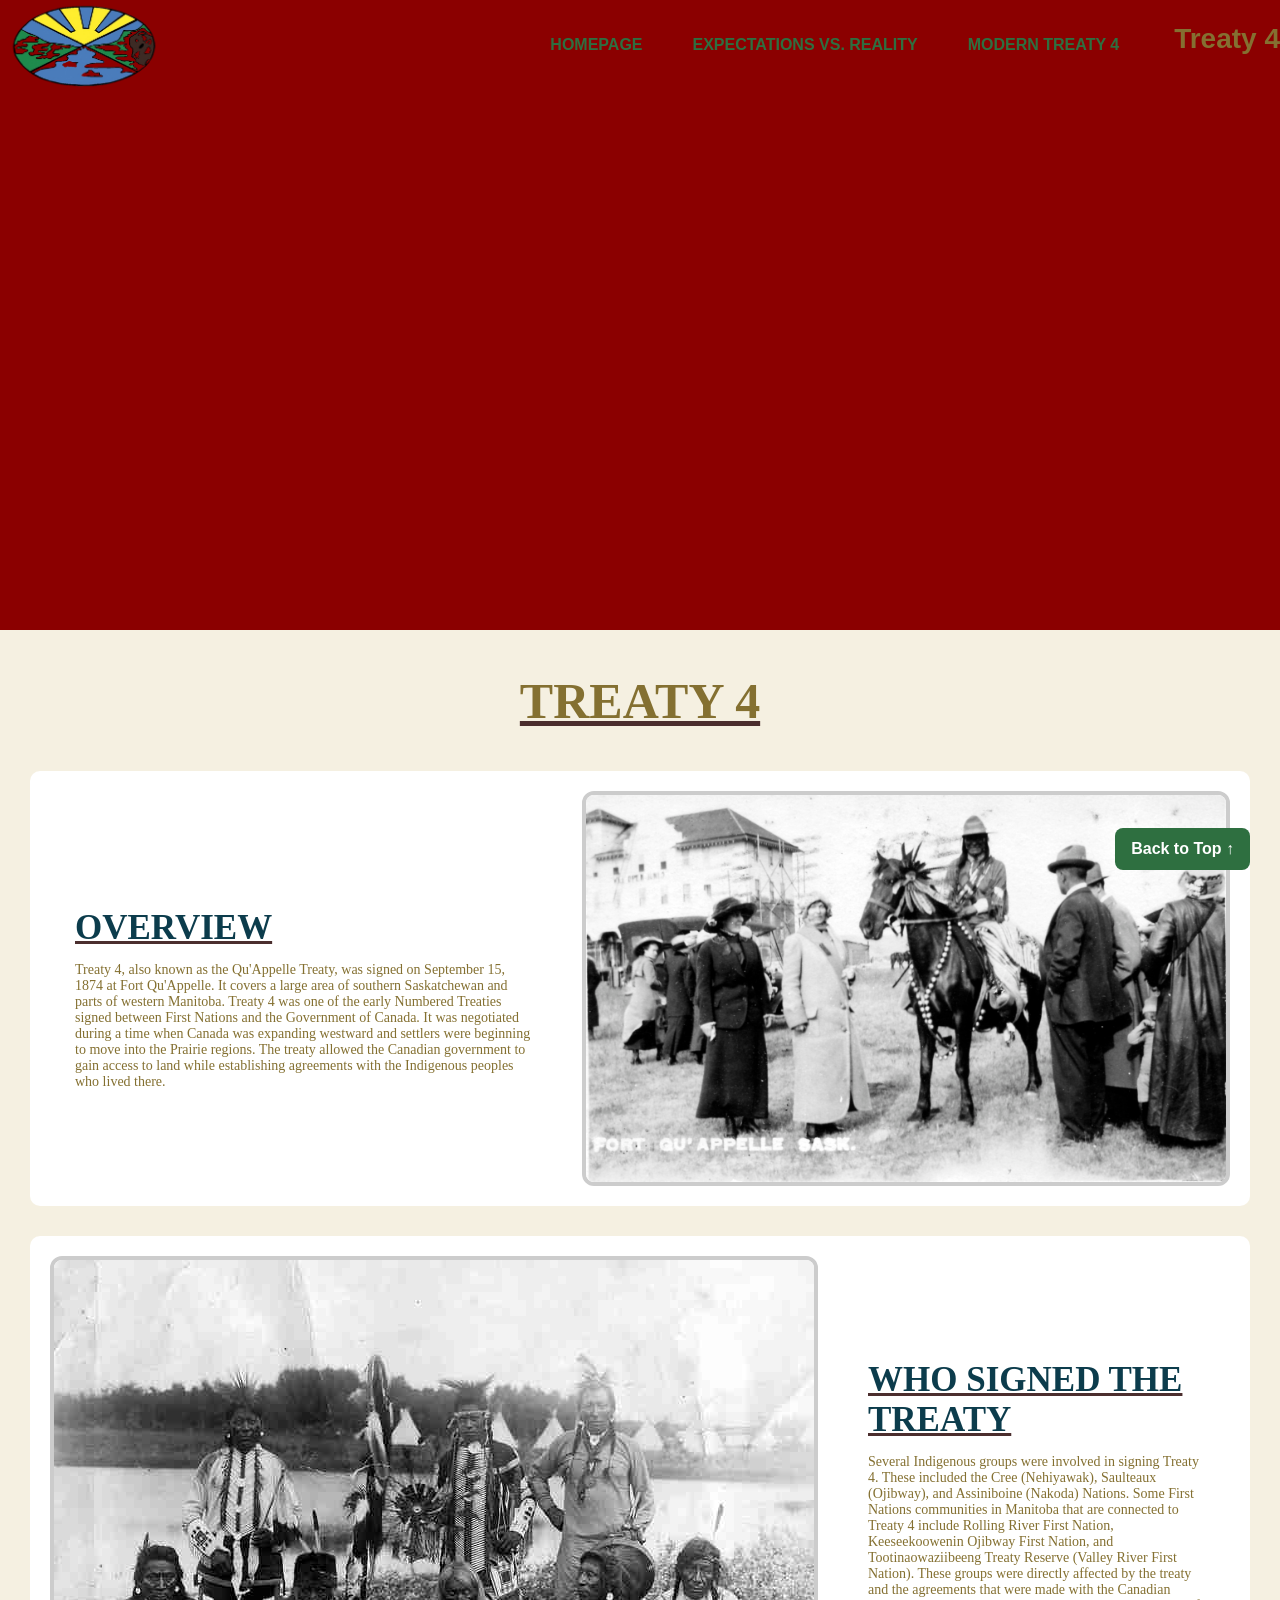
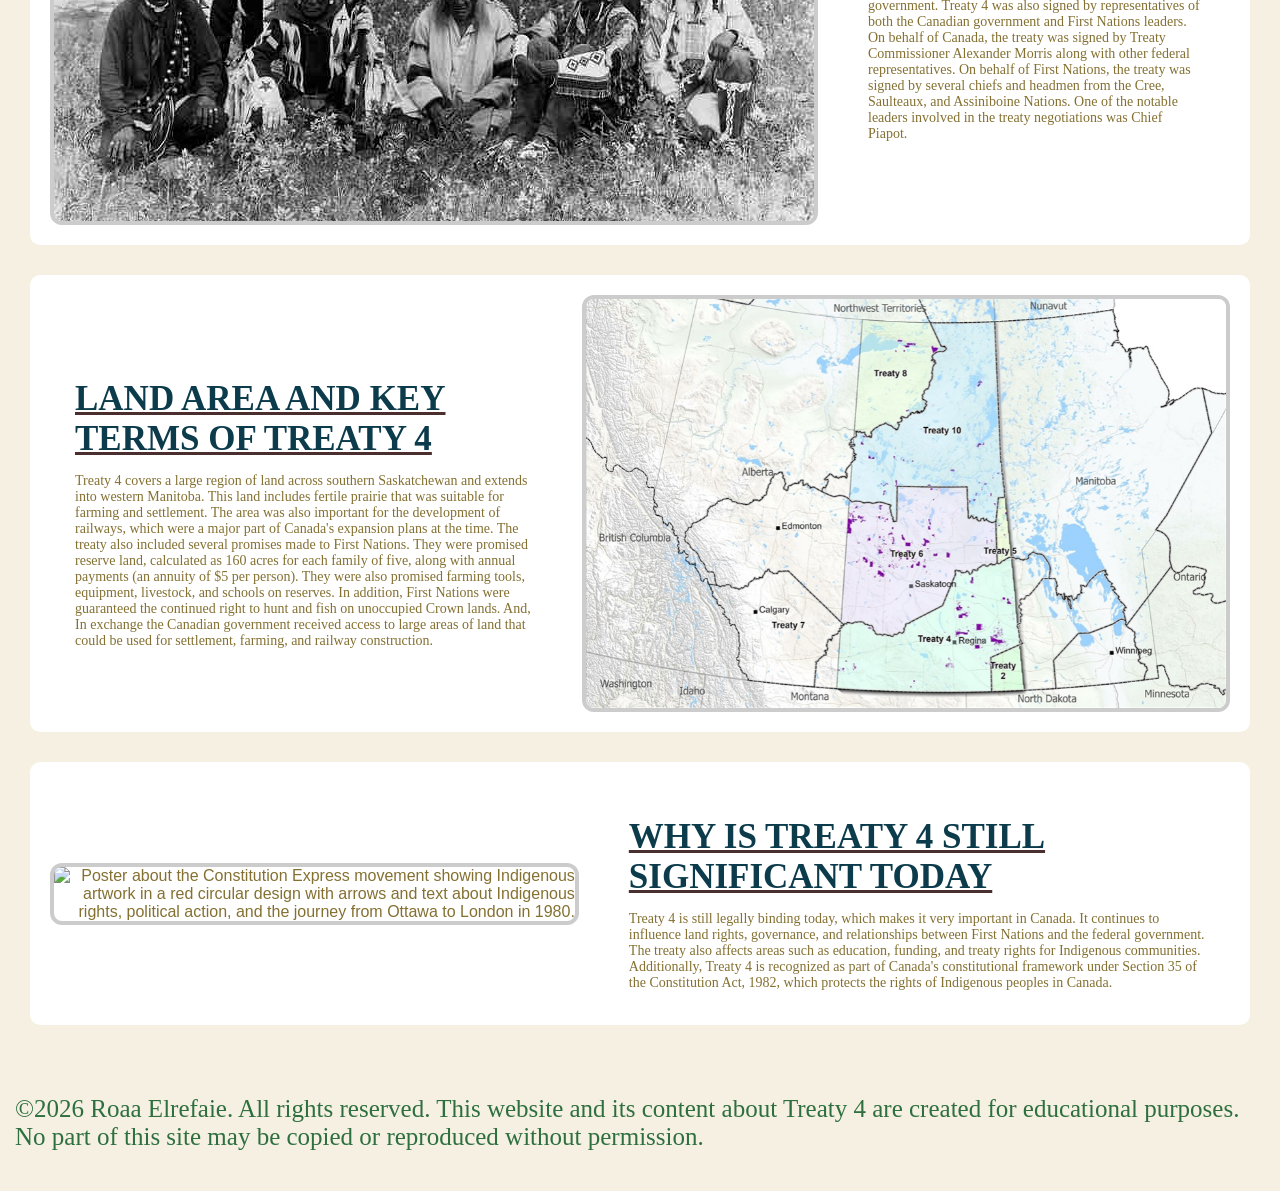
==== commit 6be7a260: "Treaty 4 FINAL.2" ====
--- a/index.html
+++ b/index.html
@@ -1,3 +1,11 @@
+<!--
+  Name: Roaa Elrefai
+  Course: Web Development II
+  Teacher: Mr. Hardman
+  School: Pembin Trails colligete 
+  Date Last Modified: 9 / 4 / 26
+-->
+
 <!doctype html>
 <html lang="en">
   <head>
@@ -8,26 +16,37 @@
   </head>
   <body>
     <header>
-      <img
-        src="images/image-removebg-preview.png"
-        alt="Illustrated logo showing a sunrise over water and hills with land on both sides, symbolizing the Treaty 4 territory and connection to the land and nature."
-        class="logo" />
-      <nav>
-        <ul style="list-style: none">
-          <li><a href="index.html">HOMEPAGE</a></li>
-          <li><a href="#">EXPECTATIONS VS. REALITY</a></li>
-          <li><a href="#">MODERN TREATY 4</a></li>
-        </ul>
-      </nav>
-      <h1>Treaty 4</h1>
-    </header>
-    <main>
-      <section class="banner video-banner">
-        <video autoplay muted loop playsinline>
+      <section>
+        <img
+          src="images/image-removebg-preview.png"
+          alt="Illustrated logo showing a sunrise over water and hills with land on both sides, symbolizing the Treaty 4 territory and connection to the land and nature."
+          id="logo" />
+        <nav>
+          <ul style="list-style: none">
+            <li><a href="index.html">HOMEPAGE</a></li>
+            <li>
+              <a href="expectations-vs-reality.html"
+                >EXPECTATIONS VS. REALITY</a
+              >
+            </li>
+            <li><a href="#">MODERN TREATY 4</a></li>
+          </ul>
+        </nav>
+        <h1>Treaty 4</h1>
+      </section>
+      <section id="video-banner">
+        <video
+          autoplay
+          muted
+          loop
+          playsinline
+          aria-label="Treaty 4 Pow Wow Event">
           <source src="images/videoplayback.mp4" type="video/mp4" />
           Your browser does not support the video tag.
         </video>
       </section>
+    </header>
+    <main>
       <h2>TREATY 4</h2>
       <section class="content-box">
         <div class="content-text">
@@ -119,8 +138,8 @@
           </p>
         </div>
       </section>
+      <a href="#top" id="back-to-top">Back to Top ↑</a>
     </main>
-    <a href="#top" class="back-to-top">Back to Top ↑</a>
     <footer>
       <p>
         &copy;2026 Roaa Elrefaie. All rights reserved. This website and its
--- a/stylesheets/style.css
+++ b/stylesheets/style.css
@@ -1,20 +1,20 @@
 body {
-  background-color: #f4f5f6;
-  color: #072833;
+  background-color: #f5f0e1;
+  color: rgb(132, 112, 49);
   margin: 0;
   font-family: Arial, sans-serif;
   text-align: right;
 }
 
-header {
-  background-color: #154134;
+header section {
+  background-color: #8b0000;
   display: flex;
   /* Ask the Internet what vh is */
   height: 10vh;
 }
 
 /* Logo styling */
-.logo {
+#logo {
   height: 100%;
   margin-right: auto; /* Pushes menu items to the right */
 }
@@ -32,6 +32,7 @@
   align-items: center;
   padding: 0 20px;
   flex: 5;
+  background-color: #8b0000;
 }
 
 /* Navigation links */
@@ -47,10 +48,10 @@
 }
 
 nav ul li a {
-  color: white;
+  color: #2e6f40;
   text-decoration: none;
   font-weight: bold;
-  color: white;
+  color: #2e6f40;
   text-decoration: none;
   margin: 0 15px;
   font-weight: bold;
@@ -61,11 +62,11 @@
 
 nav ul li a:hover {
   text-decoration: underline;
-  color: #ffd700;
-  border-bottom: 2px solid #ffd700;
-}
-
-.banner {
+  color: #c9a227;
+  border-bottom: 2px solid #c9a227;
+}
+
+#video-banner {
   position: relative;
   height: 60vh; /* Adjust height */
   display: flex;
@@ -76,21 +77,13 @@
   overflow: hidden;
 }
 
-.video-banner video {
+#video-banner video {
   position: absolute;
   top: 0;
   left: 0;
   width: 100%;
   height: 100%;
   object-fit: cover; /* Ensures video covers the area */
-  z-index: -1;
-}
-/* Banner text styling */
-.banner-content {
-  z-index: 1;
-  padding: 20px;
-  background: rgba(0, 0, 0, 0.4); /* Semi-transparent overlay */
-  border-radius: 8px;
 }
 /* Responsive adjustments */
 @media (max-width: 768px) {
@@ -108,42 +101,22 @@
 h2 {
   text-align: center;
   text-decoration: underline;
-  text-decoration-color: #0c3c4c;
+  text-decoration-color: #4b2e2e;
   font-size: 50px;
   font-family: "Times New Roman", Times, serif;
 }
 h3 {
   text-align: left;
   text-decoration: underline;
-  text-decoration-color: #0c3c4c;
+  text-decoration-color: #4b2e2e;
   font-size: 35px;
   font-family: "Times New Roman", Times, serif;
 }
 p {
   text-align: left;
-  text-decoration-color: #0c3c4c;
+  text-decoration-color: #4b2e2e;
   font-size: 25px;
   font-family: "Times New Roman", Times, serif;
-}
-.overview {
-  width: 40%;
-  margin: left;
-  text-align: center;
-}
-.overview h3 {
-  margin-bottom: 10px;
-}
-.overview-container {
-  display: flex;
-  align-items: flex-start;
-  gap: 20px;
-}
-.overview-text {
-  width: 50%;
-}
-.overview-container img {
-  width: 800px;
-  align-items: auto;
 }
 .content-box {
   display: flex;
@@ -164,7 +137,7 @@
   width: 60%;
 }
 
-#wider-image {
+#wide-image {
   width: 800px;
 }
 .content-image {
@@ -225,11 +198,11 @@
   transform: translateY(-8px);
   box-shadow: 0 10px 25px rgba(0, 0, 0, 0.25);
 }
-.back-to-top {
+#back-to-top {
   position: fixed;
   bottom: 30px;
   right: 30px;
-  background: #0c3c4c;
+  background: #2e6f40;
   color: white;
   padding: 12px 16px;
   text-decoration: none;
@@ -248,5 +221,5 @@
   text-align: center;
   padding: 15px;
   font-size: 14px;
-  color: #0c3c4c;
-}
+  color: #2e6f40;
+}
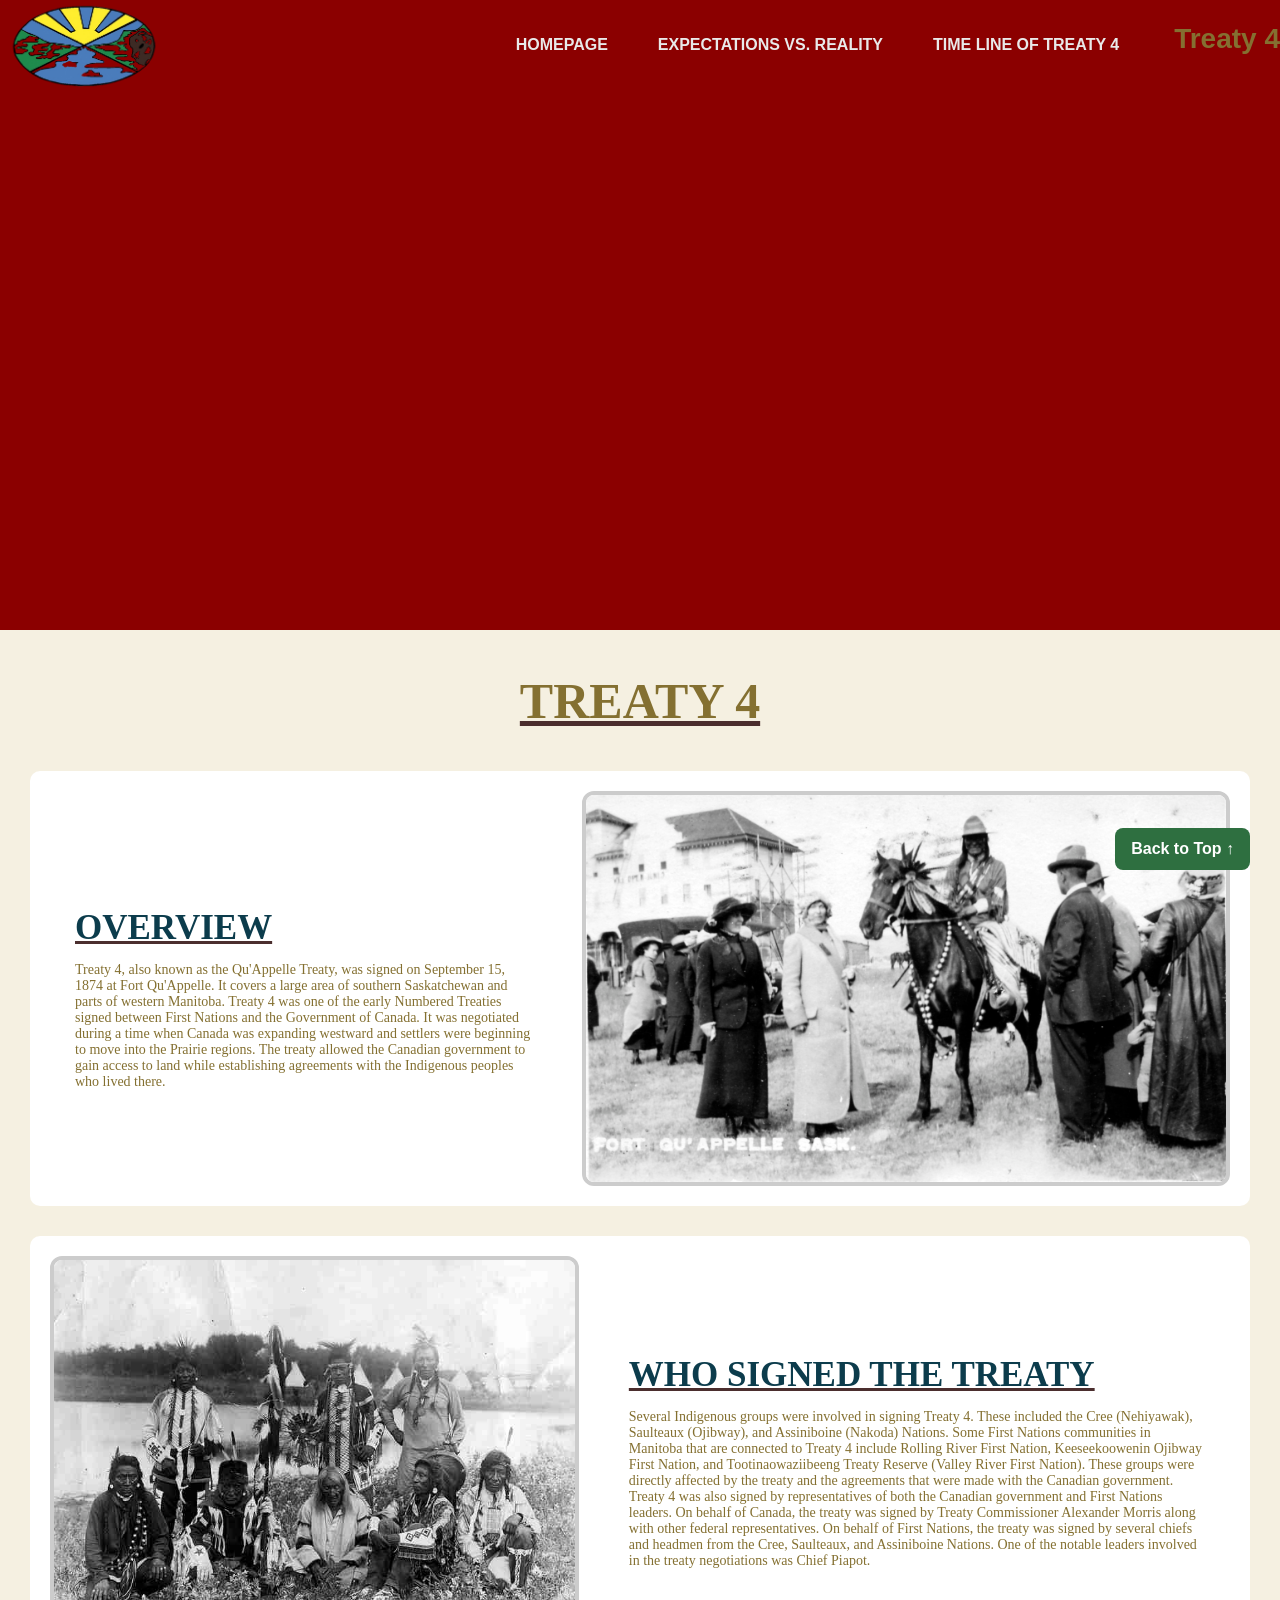
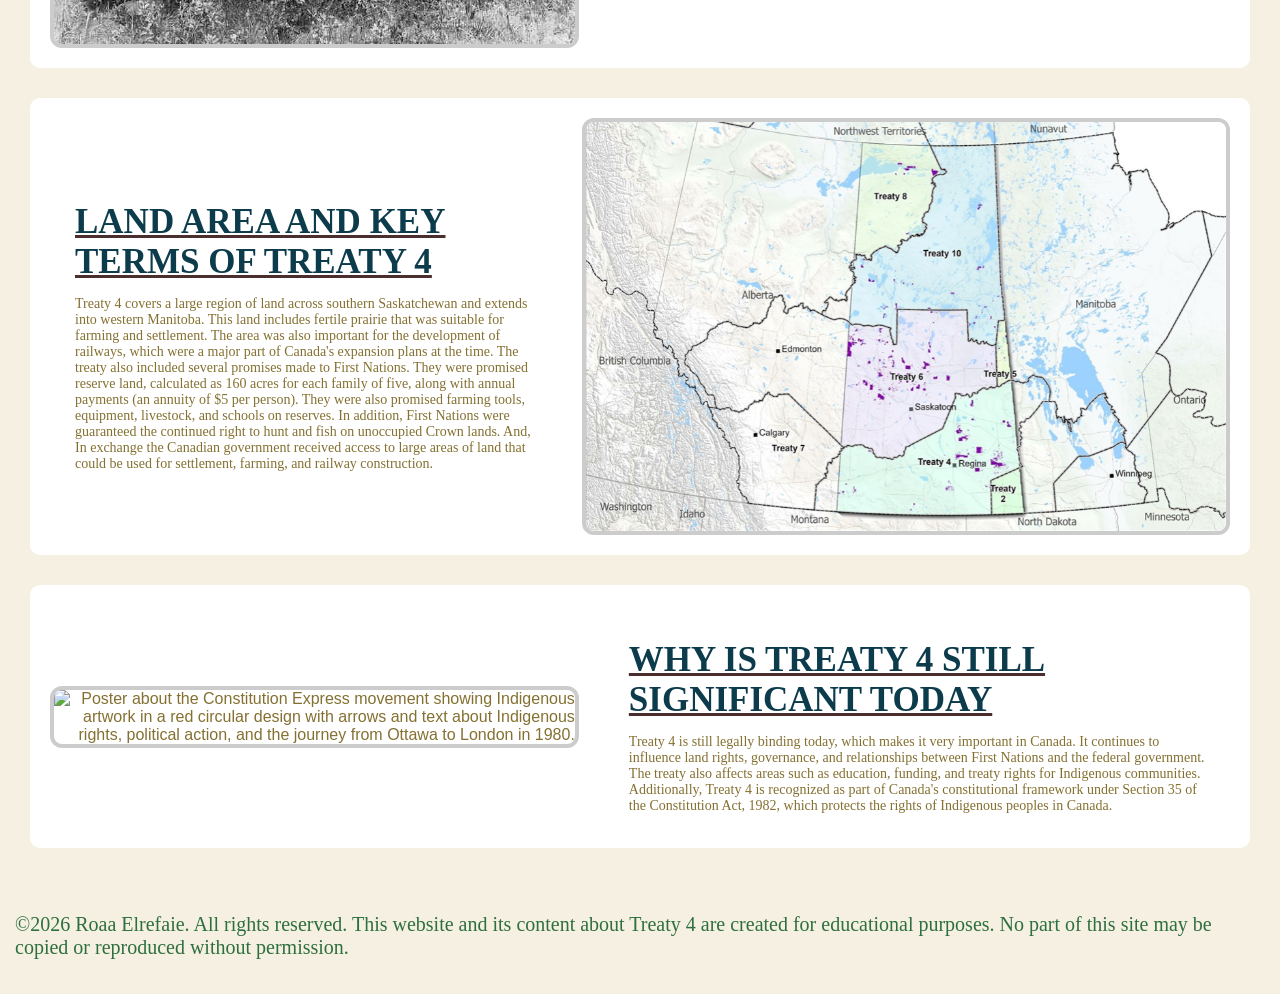
==== commit b2f679bf: "final project" ====
--- a/index.html
+++ b/index.html
@@ -12,6 +12,11 @@
     <meta charset="UTF-8" />
     <meta name="viewport" content="width=device-width, initial-scale=1.0" />
     <title>TREATY 4 | HOMEPAGE</title>
+    <!-- add icon link for browser tab-->
+    <link
+      rel="icon"
+      href="images/image-removebg-preview.png"
+      type="image-removebg-preview" />
     <link href="stylesheets/style.css" rel="stylesheet" type="text/css" />
   </head>
   <body>
@@ -29,7 +34,7 @@
                 >EXPECTATIONS VS. REALITY</a
               >
             </li>
-            <li><a href="#">MODERN TREATY 4</a></li>
+            <li><a href="timeline.html">TIME LINE OF TREATY 4</a></li>
           </ul>
         </nav>
         <h1>Treaty 4</h1>
--- a/stylesheets/style.css
+++ b/stylesheets/style.css
@@ -48,10 +48,10 @@
 }
 
 nav ul li a {
-  color: #2e6f40;
+  color: #e9e9e9;
   text-decoration: none;
   font-weight: bold;
-  color: #2e6f40;
+  color: #e9e9e9;
   text-decoration: none;
   margin: 0 15px;
   font-weight: bold;
@@ -101,6 +101,7 @@
 h2 {
   text-align: center;
   text-decoration: underline;
+  -webkit-text-decoration-color: #4b2e2e;
   text-decoration-color: #4b2e2e;
   font-size: 50px;
   font-family: "Times New Roman", Times, serif;
@@ -108,12 +109,14 @@
 h3 {
   text-align: left;
   text-decoration: underline;
+  -webkit-text-decoration-color: #4b2e2e;
   text-decoration-color: #4b2e2e;
   font-size: 35px;
   font-family: "Times New Roman", Times, serif;
 }
 p {
   text-align: left;
+  -webkit-text-decoration-color: #4b2e2e;
   text-decoration-color: #4b2e2e;
   font-size: 25px;
   font-family: "Times New Roman", Times, serif;
@@ -128,7 +131,7 @@
   margin: 0 25px;
 }
 .content-image {
-  width: 400px;
+  width: 400px auto;
   border: 3px solid #072833;
   border-radius: 15px;
 }
@@ -138,7 +141,8 @@
 }
 
 #wide-image {
-  width: 800px;
+  width: 800px auto;
+  min-width: 200px;
 }
 .content-image {
   width: 100%;
@@ -223,3 +227,6 @@
   font-size: 14px;
   color: #2e6f40;
 }
+p {
+  font-size: clamp(1rem, 2vw, 1.25rem);
+}
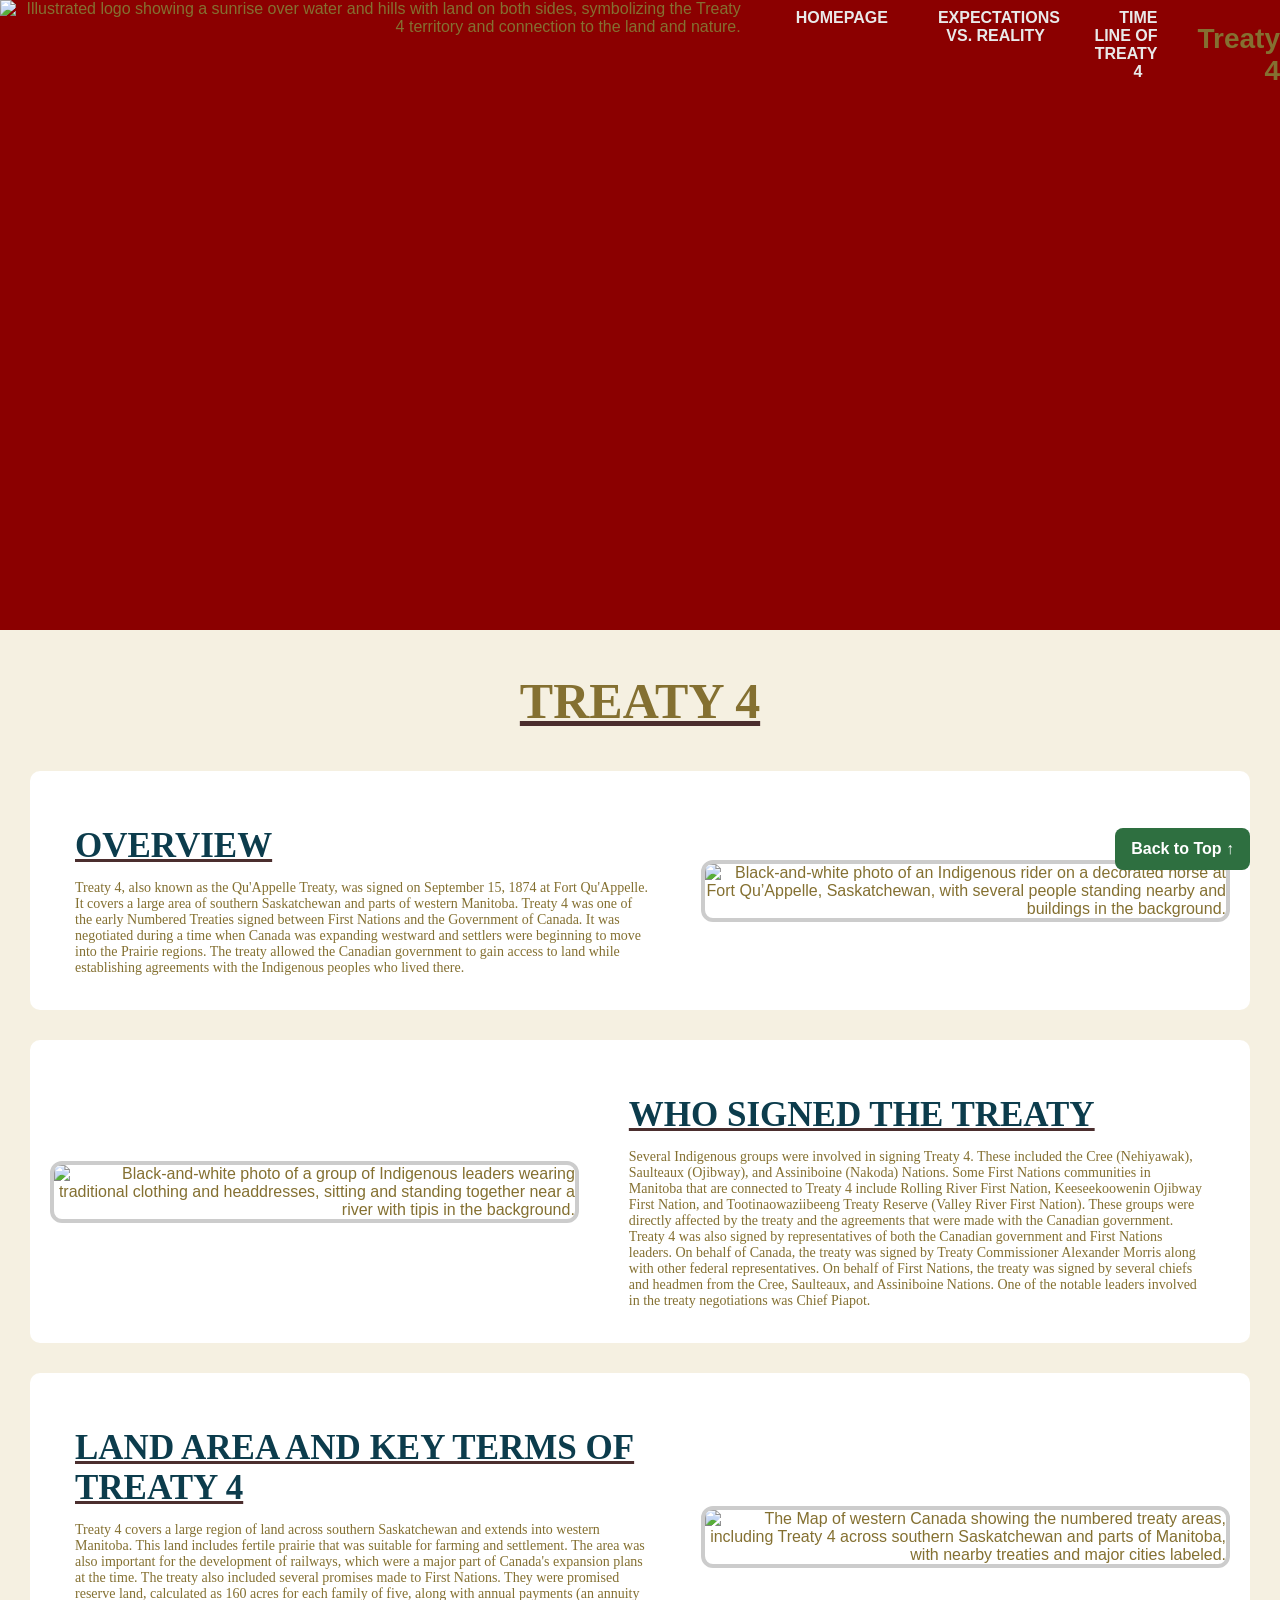
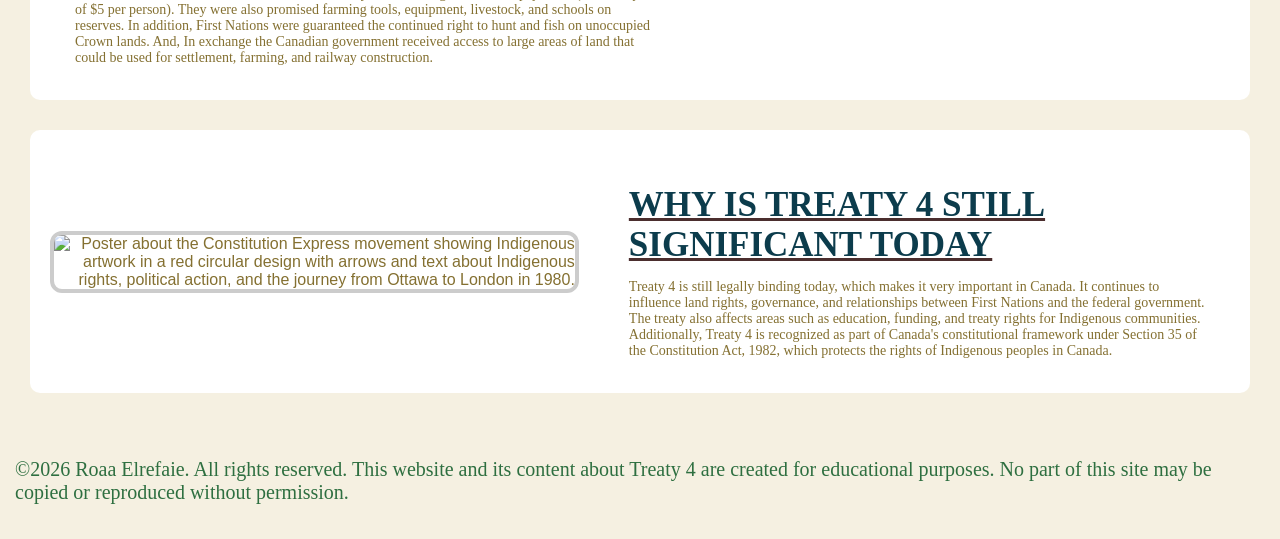
==== commit 77bd46cb: "3" ====
--- a/index.html
+++ b/index.html
@@ -45,7 +45,7 @@
           muted
           loop
           playsinline
-          aria-label="Treaty 4 Pow Wow Event">
+          aria-label="Treaty 4, A Sacred Trust ">
           <source src="images/videoplayback.mp4" type="video/mp4" />
           Your browser does not support the video tag.
         </video>
